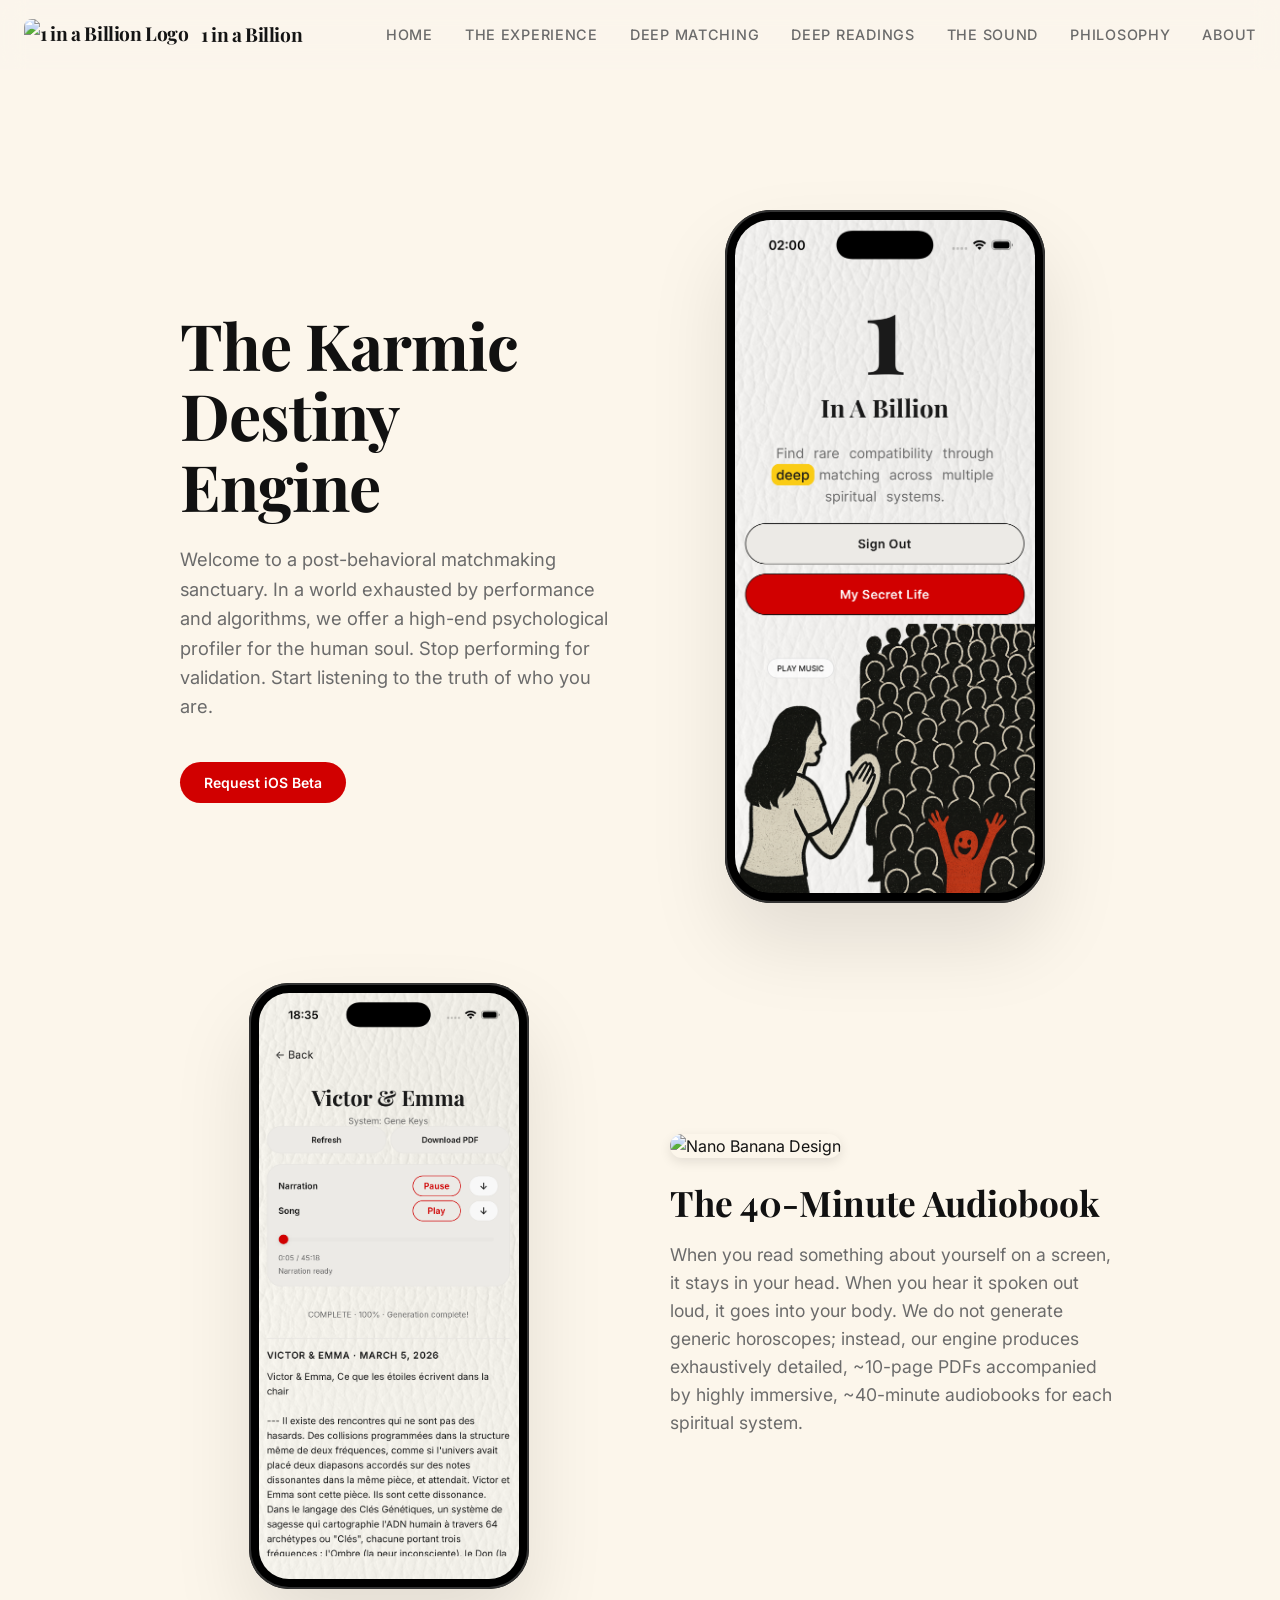
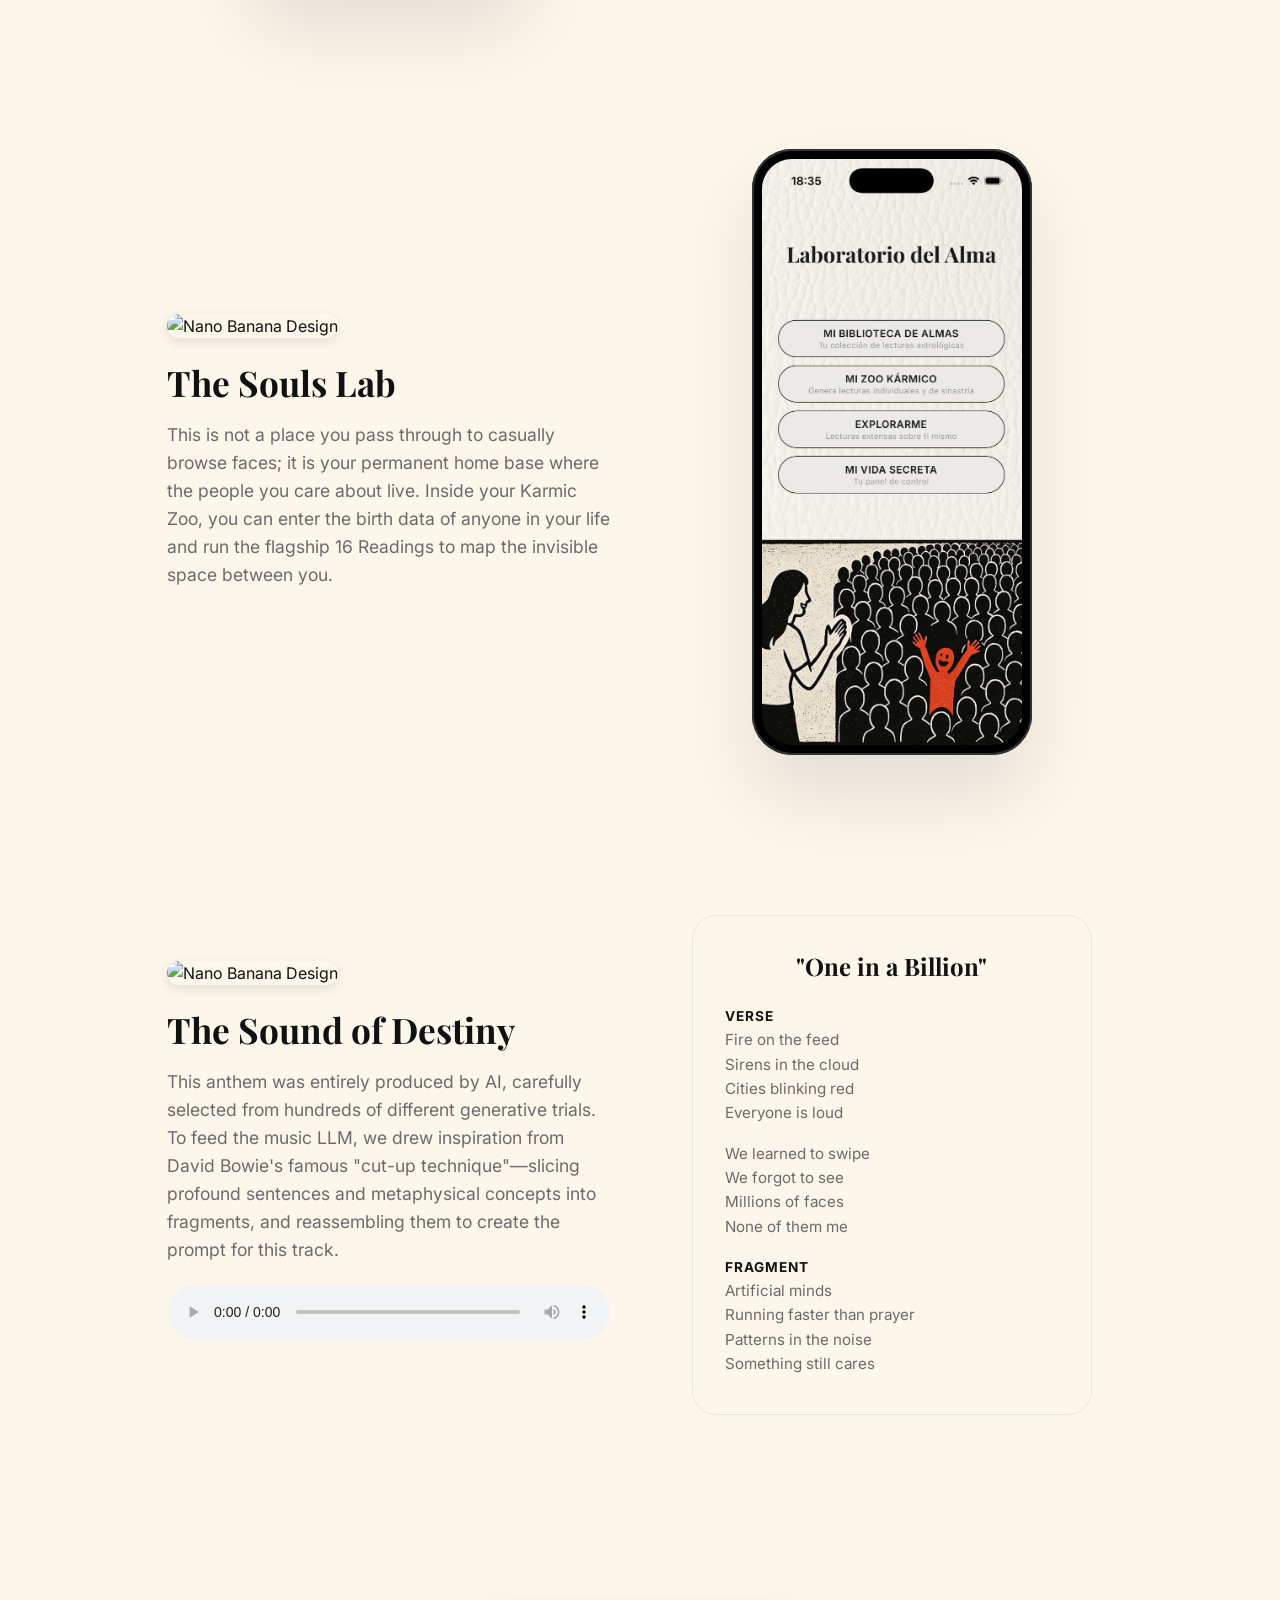
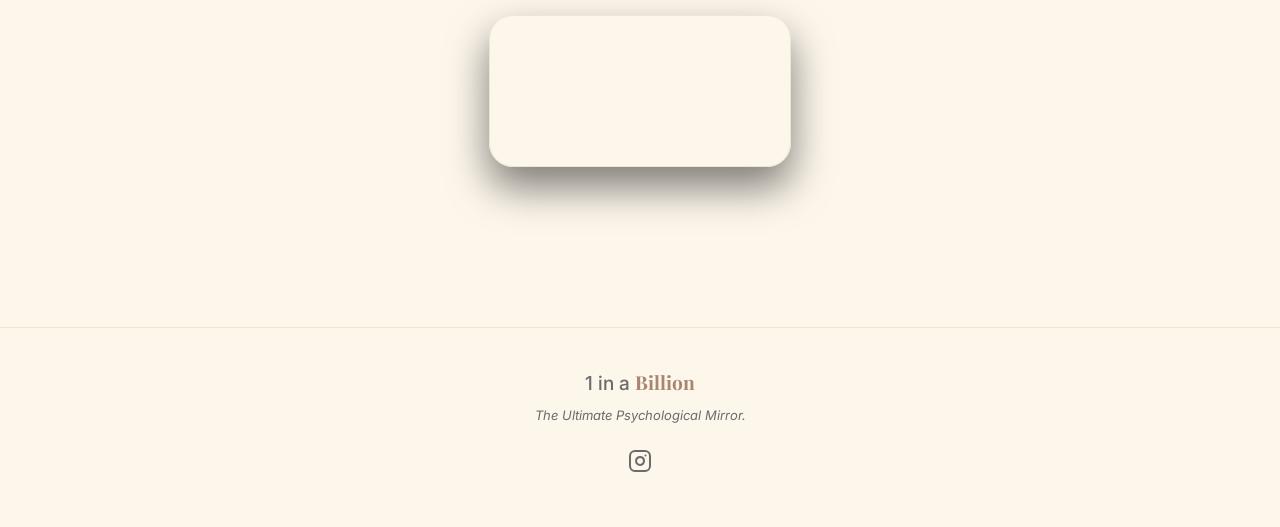
==== index.html @ 374fb8ba "Add The Experience page with live app mockups" ====
<!DOCTYPE html>
<html lang="en">

<head>
    <meta charset="UTF-8" />
    <meta name="viewport" content="width=device-width, initial-scale=1.0" />
    <title>1 in a Billion — The Ultimate Psychological Mirror</title>

    <link rel="preconnect" href="https://fonts.googleapis.com">
    <link rel="preconnect" href="https://fonts.gstatic.com" crossorigin>
    <link
        href="https://fonts.googleapis.com/css2?family=Playfair+Display:ital,wght@0,700;1,700&family=Inter:wght@400;500;600&display=swap"
        rel="stylesheet">

    <link rel="stylesheet" href="styles.css" />
    <link rel="icon" type="image/png" href="images/logo.png">
</head>

<body>

    <!-- Global Navigation -->
    <nav class="global-nav" id="globalNav">
        <a href="index.html" class="nav-brand">
            <img src="images/logo.png" alt="1 in a Billion Logo">
            1 in a Billion
        </a>
        <div class="nav-links">
            <a href="index.html" class="nav-link">Home</a>
            <a href="the-experience.html" class="nav-link">The Experience</a>
            <a href="deep-matching.html" class="nav-link">Deep Matching</a>
            <a href="deep-readings.html" class="nav-link">Deep Readings</a>
            <a href="the-sound.html" class="nav-link">The Sound</a>
            <a href="philosophy.html" class="nav-link">Philosophy</a>
            <a href="about.html" class="nav-link">About</a>
        </div>
    </nav>

    <!-- Hero Section with Device Mockup -->
    <header class="hero">
        <div class="hero-text fade-in-up">
            <h1>The Karmic Destiny Engine</h1>
            <p class="hero-subtitle">
                Welcome to a post-behavioral matchmaking sanctuary. In a world exhausted by performance and algorithms,
                we offer a high-end psychological profiler for the human soul. Stop performing for validation. Start
                listening to the truth of who you are.
            </p>
            <div class="hero-actions">
                <a href="mailto:beta@1inabillion.app?subject=Requesting%20iOS%20Beta" style="text-decoration: none;">
                    <button class="btn-primary nav-cta">Request iOS Beta</button>
                </a>
            </div>
        </div>

        <div class="hero-visual fade-in-up delay-1">
            <div class="phone-frame">
                <img src="images/01_hero_intro.png" alt="1 in a Billion App Home" class="screen-img">
            </div>
        </div>
    </header>

    <!-- Split Sections for Features -->
    <main class="content-sections">

        <!-- The Psyche Mirror -->
        <section class="split-section fade-in-up delay-2" style="margin-bottom: 80px;">
            <div class="split-visual">
                <div class="phone-frame small">
                    <img src="images/09_reading_playback.png" alt="The Audiobook of You" class="screen-img">
                </div>
            </div>
            <div class="split-text">
                <img src="images/logo.png" alt="Nano Banana Design"
                    style="width: 48px; height: 48px; border-radius: 12px; margin-bottom: 24px; box-shadow: 0 4px 12px rgba(0,0,0,0.1);">
                <h3 class="section-title">The 40-Minute Audiobook</h3>
                <p class="section-text">
                    When you read something about yourself on a screen, it stays in your head. When you hear it spoken
                    out loud, it goes into your body. We do not generate generic horoscopes; instead, our engine
                    produces exhaustively detailed, ~10-page PDFs accompanied by highly immersive, ~40-minute audiobooks
                    for each spiritual system.
                </p>
            </div>
        </section>

        <!-- The Souls Lab -->
        <section class="split-section reverse fade-in-up" style="margin-bottom: 80px;">
            <div class="split-visual">
                <div class="phone-frame small">
                    <img src="images/04_souls_lab.png" alt="The Souls Lab" class="screen-img">
                </div>
            </div>
            <div class="split-text">
                <img src="images/logo.png" alt="Nano Banana Design"
                    style="width: 48px; height: 48px; border-radius: 12px; margin-bottom: 24px; box-shadow: 0 4px 12px rgba(0,0,0,0.1);">
                <h3 class="section-title">The Souls Lab</h3>
                <p class="section-text">
                    This is not a place you pass through to casually browse faces; it is your permanent home base where
                    the people you care about live. Inside your Karmic Zoo, you can enter the birth data of anyone in
                    your life and run the flagship 16 Readings to map the invisible space between you.
                </p>
            </div>
        </section>

        <!-- The Music of 1 in a Billion (David Bowie Section) -->
        <section class="split-section fade-in-up" style="margin-bottom: 80px;">
            <div class="split-text" style="max-width: 600px;">
                <img src="images/logo.png" alt="Nano Banana Design"
                    style="width: 48px; height: 48px; border-radius: 12px; margin-bottom: 24px; box-shadow: 0 4px 12px rgba(0,0,0,0.1);">
                <h3 class="section-title">The Sound of Destiny</h3>
                <p class="section-text" style="margin-bottom: 20px;">
                    This anthem was entirely produced by AI, carefully selected from hundreds of different generative
                    trials. To feed the music LLM, we drew inspiration from David Bowie's famous "cut-up
                    technique"—slicing profound sentences and metaphysical concepts into fragments, and reassembling
                    them to create the prompt for this track.
                </p>
                <div class="audio-player-container">
                    <audio controls style="width: 100%; border-radius: 12px; margin-bottom: 24px;">
                        <source src="images/one_in_a_billion_new.mp3" type="audio/mpeg">
                        Your browser does not support the audio element.
                    </audio>
                </div>
            </div>
            <div class="split-visual lyrics-container" style="flex: 1;">
                <div class="lyrics-card"
                    style="background: var(--surface-bg); padding: 32px; border-radius: 24px; border: 1px solid var(--border-color);">
                    <h4>"One in a Billion"</h4>
                    <div class="lyrics-scroll">
                        <p><strong>Verse</strong><br>Fire on the feed<br>Sirens in the cloud<br>Cities blinking
                            red<br>Everyone is loud</p>
                        <p>We learned to swipe<br>We forgot to see<br>Millions of faces<br>None of them me</p>
                        <p><strong>Fragment</strong><br>Artificial minds<br>Running faster than prayer<br>Patterns in
                            the noise<br>Something still cares</p>
                        <p><strong>Verse</strong><br>Born at a second<br>Stamped in the sky<br>Longitude
                            breathing<br>Latitude crying</p>
                        <p>Ancient codes wake up<br>Inside the machine<br>Kabbalah circuits<br>Gene Keys in between</p>
                        <p><strong>Fragment</strong><br>Western night<br>Vedic sun<br>Human Design<br>We are not random
                        </p>
                        <p><strong>Core</strong><br>One in a billion<br>Not chance<br>Calculation meets soul<br>Silence
                            after the scan</p>
                        <p><strong>Verse</strong><br>No photos<br>No touch<br>No words to hide behind<br>Just the
                            architecture<br>Of who we are inside</p>
                        <p>The system waits<br>The world burns on<br>Two signals blinking<br>Before we are gone</p>
                        <p><strong>Fragment</strong><br>Superintelligence<br>Listening to stars<br>War in the
                            distance<br>Love without scars</p>
                        <p><strong>Final</strong><br>One in a billion<br>Found in the dark<br>Old wisdom<br>New
                            god<br>Same heart</p>
                        <p><strong>End</strong><br>If this is the end of the world<br>At least it knew our names</p>
                    </div>
                </div>
            </div>
        </section>

        <!-- Video Promotional Material -->
        <section class="fade-in-up" style="max-width: 320px; margin: 0 auto; text-align: center; padding: 40px 0 80px;">
            <div class="video-promo-container"
                style="border-radius: 24px; overflow: hidden; border: 1px solid var(--border-color); box-shadow: 0 20px 40px rgba(0,0,0,0.5);">
                <video autoplay loop muted playsinline style="width: 100%; height: auto; display: block;">
                    <source src="images/promo_video.mp4" type="video/mp4">
                    Your browser does not support HTML5 video.
                </video>
            </div>
        </section>

    </main>

    <footer class="footer fade-in-up">
        <div class="logo" style="margin-bottom: 8px;">1 in a <span
                style="font-family: 'Playfair Display', serif; font-weight: 700; color: #a9856f;">Billion</span></div>
        <p>The Ultimate Psychological Mirror.</p>
        <div class="social-links">
            <a href="https://instagram.com/1inabillion.app" target="_blank" aria-label="Instagram">
                <svg width="24" height="24" viewBox="0 0 24 24" fill="none" stroke="currentColor" stroke-width="2"
                    stroke-linecap="round" stroke-linejoin="round">
                    <rect x="2" y="2" width="20" height="20" rx="5" ry="5"></rect>
                    <path d="M16 11.37A4 4 0 1 1 12.63 8 4 4 0 0 1 16 11.37z"></path>
                    <line x1="17.5" y1="6.5" x2="17.51" y2="6.5"></line>
                </svg>
            </a>
        </div>
    </footer>

    <script src="script.js"></script>
</body>

</html>
---- styles.css ----
/* ─── Variables & Reset ─── */
:root {
  --bg-color: #fcf6eb;
  /* Soft, warm linoleum cream */
  --card-bg: #f9f2e4;
  --border-color: #f0e6cf;

  --text-main: #141414;
  --text-muted: #6b6b6b;
  --brand-red: #d10000;

  --font-serif: 'Playfair Display', serif;
  --font-sans: 'Inter', sans-serif;
  --glass-bg: rgba(251, 246, 237, 0.7);
  --glass-border: rgba(251, 246, 237, 0.3);
  --header-height: 70px;
}

* {
  margin: 0;
  padding: 0;
  box-sizing: border-box;
}

/* =========================================================================
   GLOBAL NAVIGATION
   ========================================================================= */
.global-nav {
  position: fixed;
  top: 0;
  left: 0;
  width: 100%;
  height: var(--header-height);
  background: var(--glass-bg);
  backdrop-filter: blur(12px);
  -webkit-backdrop-filter: blur(12px);
  border-bottom: 1px solid var(--glass-border);
  z-index: 1000;
  display: flex;
  justify-content: space-between;
  align-items: center;
  padding: 0 24px;
  transition: transform 0.3s ease;
}

.global-nav.scrolled-down {
  transform: translateY(-100%);
}

.nav-brand {
  display: flex;
  align-items: center;
  text-decoration: none;
  color: var(--text-dark);
  font-family: 'Playfair Display', serif;
  font-weight: 700;
  font-size: 1.2rem;
  letter-spacing: -0.02em;
}

.nav-brand img {
  height: 32px;
  margin-right: 12px;
  border-radius: 8px;
}

.nav-links {
  display: flex;
  gap: 32px;
  align-items: center;
}

.nav-link {
  color: var(--text-muted);
  text-decoration: none;
  font-size: 0.9rem;
  font-weight: 500;
  text-transform: uppercase;
  letter-spacing: 0.05em;
  transition: color 0.2s ease;
}

.nav-link:hover,
.nav-link.active {
  color: var(--primary-accent);
}

/* Base Layout */
body {
  background-color: var(--bg-color);
  color: var(--text-main);
  /* Kept original text-main */
  font-family: var(--font-sans);
  /* Kept original font-sans */
  line-height: 1.5;
  /* Added line-height */
  -webkit-font-smoothing: antialiased;
  padding-top: var(--header-height);
  /* Added padding-top */
  min-height: 100vh;
  /* Kept original min-height */
  display: flex;
  flex-direction: column;
}

/* ─── Navigation ─── */
.navbar {
  display: flex;
  justify-content: space-between;
  align-items: center;
  padding: 24px 5%;
  position: absolute;
  top: 0;
  width: 100%;
  z-index: 10;
}

.logo {
  font-family: var(--font-sans);
  font-weight: 500;
  font-size: 1.2rem;
  color: var(--text-muted);
}

.btn-primary {
  background: var(--brand-red);
  color: #fff;
  border: none;
  border-radius: 999px;
  padding: 12px 24px;
  font-size: 14px;
  font-weight: 600;
  font-family: var(--font-sans);
  cursor: pointer;
  transition: opacity 0.2s, transform 0.2s;
}

.btn-primary:hover {
  opacity: 0.9;
  transform: translateY(-1px);
}

.btn-primary.large {
  padding: 16px 36px;
  font-size: 16px;
}

/* ─── Hero Section ─── */
.hero {
  max-width: 1200px;
  margin: 0 auto;
  padding: 140px 5% 80px;
  display: flex;
  align-items: center;
  justify-content: space-between;
  gap: 60px;
}

.hero-text {
  flex: 1;
  max-width: 540px;
}

.hero h1 {
  font-family: var(--font-serif);
  font-size: clamp(2.5rem, 5vw, 4rem);
  font-weight: 700;
  color: #111;
  line-height: 1.1;
  letter-spacing: -1px;
  margin-bottom: 24px;
}

.hero-subtitle {
  font-family: var(--font-sans);
  color: var(--text-muted);
  font-size: 1.15rem;
  line-height: 1.6;
  margin-bottom: 40px;
}

.hero-visual {
  flex: 1;
  display: flex;
  justify-content: center;
}

/* ─── Phone Mockup Frame ─── */
.phone-frame {
  width: 320px;
  height: 693px;
  background: #000;
  border-radius: 46px;
  padding: 10px;
  position: relative;
  box-shadow: 0 40px 80px rgba(0, 0, 0, 0.1), inset 0 0 0 2px #333;
}

.phone-frame.small {
  width: 280px;
  height: 606px;
  border-radius: 40px;
}

.screen-img {
  width: 100%;
  height: 100%;
  border-radius: 36px;
  object-fit: cover;
  background-color: #fff;
}

.phone-frame.small .screen-img {
  border-radius: 30px;
}

.content-sections {
  max-width: 1200px;
  margin: 0 auto;
  padding: 0 5% 80px;
  display: flex;
  flex-direction: column;
  gap: 80px;
}

.container {
  max-width: 1200px;
  margin: 0 auto;
  padding: 0 5% 80px;
}

.split-section {
  display: flex;
  align-items: center;
  gap: 60px;
}

.split-section.reverse {
  flex-direction: row-reverse;
}

.split-visual {
  flex: 1;
  display: flex;
  justify-content: center;
}

.split-text {
  flex: 1;
  max-width: 500px;
}

.card-icon {
  width: 56px;
  height: 56px;
  border-radius: 16px;
  display: flex;
  align-items: center;
  justify-content: center;
  font-size: 28px;
  margin-bottom: 24px;
}

.section-title {
  font-family: var(--font-serif);
  font-size: 2.2rem;
  font-weight: 700;
  color: #111;
  margin-bottom: 16px;
  line-height: 1.2;
}

.section-text {
  font-size: 1.1rem;
  line-height: 1.6;
  color: var(--text-muted);
}

/* Uses Cases Card */
.section-card {
  background: var(--card-bg);
  border: 1px solid var(--border-color);
  border-radius: 32px;
  padding: 60px;
  text-align: center;
}

.features-grid {
  display: grid;
  grid-template-columns: repeat(3, 1fr);
  gap: 30px;
  margin-top: 40px;
}

.feature-item {
  text-align: center;
  background: var(--bg-color);
  padding: 30px 20px;
  border-radius: 20px;
  display: flex;
  flex-direction: column;
  align-items: center;
}

.list-icon {
  font-size: 32px;
  background: var(--card-bg);
  width: 64px;
  height: 64px;
  border-radius: 16px;
  display: flex;
  align-items: center;
  justify-content: center;
  margin-bottom: 16px;
}

.feature-item strong {
  display: block;
  font-family: var(--font-serif);
  font-size: 1.2rem;
  font-weight: 700;
  color: #111;
  margin-bottom: 8px;
}

.feature-item span {
  font-size: 0.95rem;
  color: var(--text-muted);
  line-height: 1.5;
}

/* ─── Footer ─── */
.footer {
  text-align: center;
  padding: 40px 20px;
  margin-top: auto;
  border-top: 1px solid var(--border-color);
}

.footer p {
  color: var(--text-muted);
  font-size: 13px;
  font-style: italic;
}

.social-links {
  margin-top: 16px;
  display: flex;
  justify-content: center;
}

.social-links a {
  display: inline-block;
  padding: 8px;
  /* enlarge click area */
}

.social-links a svg {
  color: var(--text-muted);
  transition: color 0.2s ease, transform 0.2s ease;
}

.social-links a:hover svg {
  color: #111;
  transform: translateY(-1px);
}

/* ─── Lyrics Card ─── */
.lyrics-container {
  display: flex;
  justify-content: center;
  align-items: center;
}

.lyrics-card {
  background: var(--card-bg);
  border: 1px solid var(--border-color);
  border-radius: 32px;
  padding: 40px;
  width: 100%;
  max-width: 400px;
  height: 500px;
  display: flex;
  flex-direction: column;
}

.lyrics-card h4 {
  font-family: var(--font-serif);
  font-size: 1.5rem;
  margin-bottom: 20px;
  color: #111;
  text-align: center;
}

.lyrics-scroll {
  flex: 1;
  overflow-y: auto;
  padding-right: 16px;
  font-family: var(--font-sans);
  color: var(--text-muted);
  font-size: 0.95rem;
  line-height: 1.6;
}

.lyrics-scroll p {
  margin-bottom: 16px;
}

.lyrics-scroll strong {
  color: var(--text-main);
  font-size: 0.85rem;
  text-transform: uppercase;
  letter-spacing: 1px;
}

.lyrics-scroll::-webkit-scrollbar {
  width: 6px;
}

.lyrics-scroll::-webkit-scrollbar-track {
  background: transparent;
}

.lyrics-scroll::-webkit-scrollbar-thumb {
  background: #d6cfbf;
  border-radius: 10px;
}

/* ─── Animations ─── */
.fade-in-up {
  opacity: 0;
  transform: translateY(20px);
  transition: opacity 0.8s ease, transform 0.8s ease;
}

.fade-in-up.visible {
  opacity: 1;
  transform: translateY(0);
}

.delay-1 {
  transition-delay: 0.15s;
}

.delay-2 {
  transition-delay: 0.3s;
}

/* ─── Responsive ─── */
@media (max-width: 900px) {

  .hero,
  .split-section {
    flex-direction: column;
    text-align: center;
    gap: 40px;
  }

  .hero-text,
  .split-text {
    margin: 0 auto;
  }

  .split-section.reverse {
    flex-direction: column;
  }

  .card-icon {
    margin: 0 auto 24px;
  }

  .features-grid {
    grid-template-columns: 1fr;
    gap: 20px;
  }
}

/* =========================================================================
   APP EXPERIENCE LIVE MOCKUPS
   ========================================================================= */

.app-device-frame {
  width: 393px;
  background: linear-gradient(rgba(252, 248, 235, 0.7), rgba(252, 248, 235, 0.7)), url('images/white-leather-texture.jpg');
  background-size: cover;
  border: 12px solid #111;
  border-radius: 54px;
  overflow: hidden;
  position: relative;
  box-shadow: 0 40px 80px rgba(0, 0, 0, 0.2), inset 0 0 0 2px #333;
  height: 852px;
  display: flex;
  flex-direction: column;
  margin: 0 auto;
  transform: scale(0.85); /* Scale down slightly to fit standard laptop screens better */
  transform-origin: top center;
}

@media (max-width: 900px) {
    .app-device-frame {
        transform: scale(0.75);
    }
}

.app-device-frame * {
  box-sizing: border-box;
}

.app-status-bar {
  height: 54px;
  display: flex;
  justify-content: space-between;
  align-items: flex-end;
  padding: 0 32px 14px;
  font-size: 15px;
  font-weight: 600;
  color: #1A1A1A;
  z-index: 10;
}

.app-island {
  position: absolute;
  top: 11px;
  left: 50%;
  transform: translateX(-50%);
  width: 125px;
  height: 37px;
  background: #000;
  border-radius: 20px;
  z-index: 20;
}

.app-content {
  flex: 1;
  overflow-y: hidden;
  padding: 16px;
  display: flex;
  flex-direction: column;
}

/* Gallery Component */
.app-gallery-header {
  text-align: center;
  padding: 8px 16px 16px;
  position: relative;
}
.app-gallery-header h1 {
  margin: 0;
  font-size: 24px;
  font-weight: 700;
  font-family: var(--font-serif);
  color: #1A1A1A;
  letter-spacing: 0.5px;
}
.app-gallery-grid {
  display: grid;
  grid-template-columns: repeat(3, 1fr);
  gap: 12px;
  overflow-y: auto;
  padding-bottom: 24px;
}
.app-gallery-grid::-webkit-scrollbar { display: none; }
.app-gallery-item {
  display: flex;
  flex-direction: column;
  align-items: center;
  gap: 8px;
}
.app-image-container {
  width: 100%;
  aspect-ratio: 1;
  border-radius: 16px;
  overflow: hidden;
  background-color: #ECEAE6;
  border: 1px solid rgba(30, 25, 20, 0.05);
  box-shadow: 0 4px 12px rgba(17, 17, 17, 0.05);
}
.app-image-container img {
  width: 100%;
  height: 100%;
  object-fit: cover;
  display: block;
}
.app-signs {
  font-size: 14px;
  font-weight: 600;
  color: #000;
  letter-spacing: 1px;
  text-align: center;
}

/* Match Component */
.app-match-content {
  flex: 1;
  padding: 24px;
  display: flex;
  flex-direction: column;
  align-items: center;
  justify-content: center;
  text-align: center;
}
.app-portraits-container {
  position: relative;
  width: 240px;
  height: 240px;
  margin-bottom: 48px;
}
.app-portrait {
  position: absolute;
  width: 160px;
  height: 160px;
  border-radius: 80px;
  overflow: hidden;
  border: 4px solid #ECEAE6;
  box-shadow: 0 20px 40px rgba(17, 17, 17, 0.15);
}
.app-portrait img { width: 100%; height: 100%; object-fit: cover; }
.app-portrait-left { left: 0; top: 0; z-index: 2; }
.app-portrait-right { right: 0; bottom: 0; z-index: 1; }
.app-connection-graphic {
  position: absolute;
  left: 50%;
  top: 50%;
  transform: translate(-50%, -50%);
  width: 64px;
  height: 64px;
  background: rgba(252, 248, 235, 0.9);
  backdrop-filter: blur(10px);
  border-radius: 32px;
  z-index: 3;
  display: flex;
  align-items: center;
  justify-content: center;
  color: var(--brand-red);
  font-size: 32px;
  box-shadow: 0 8px 24px rgba(0, 0, 0, 0.1);
  border: 1px solid rgba(209, 0, 0, 0.1);
}
.app-match-h1 {
  font-family: var(--font-serif);
  font-weight: 700;
  color: var(--brand-red);
  font-size: 42px;
  margin: 0 0 24px 0;
  line-height: 1.2;
}

/* Chat Component */
.app-chat-header {
  display: flex;
  align-items: center;
  padding: 16px 20px 20px;
  border-bottom: 1px solid rgba(0, 0, 0, 0.05);
  background: rgba(252, 248, 235, 0.8);
  backdrop-filter: blur(20px);
  z-index: 10;
}
.app-chat-avatar {
  width: 44px;
  height: 44px;
  border-radius: 22px;
  overflow: hidden;
  margin-right: 12px;
  border: 2px solid #ECEAE6;
}
.app-chat-avatar img { width: 100%; height: 100%; object-fit: cover; }
.app-chat-content {
  flex: 1;
  padding: 24px 20px;
  overflow-y: auto;
  display: flex;
  flex-direction: column;
  gap: 20px;
}
.app-chat-content::-webkit-scrollbar { display: none; }
.app-msg-row { display: flex; align-items: flex-end; gap: 10px; }
.app-msg-row.sent { flex-direction: row-reverse; }
.app-msg-avatar { width: 32px; height: 32px; border-radius: 16px; overflow: hidden; flex-shrink: 0; }
.app-msg-avatar img { width: 100%; height: 100%; object-fit: cover; }
.app-bubble {
  max-width: 70%;
  padding: 14px 18px;
  font-size: 15px;
  line-height: 1.4;
  border-radius: 24px;
  color: #1A1A1A;
}
.app-bubble.received {
  background-color: #FFFFFF;
  border-bottom-left-radius: 4px;
  box-shadow: 0 4px 12px rgba(17, 17, 17, 0.03);
  border: 1px solid rgba(30, 25, 20, 0.05);
}
.app-bubble.sent {
  background-color: #ECEAE6;
  border-bottom-right-radius: 4px;
  border: 1px solid rgba(30, 25, 20, 0.05);
}
.app-input-area {
  padding: 16px 20px 40px;
  background: rgba(252, 248, 235, 0.9);
  backdrop-filter: blur(20px);
  border-top: 1px solid rgba(0, 0, 0, 0.05);
  display: flex;
  align-items: center;
  gap: 12px;
}
.app-input-box {
  flex: 1;
  height: 44px;
  background-color: #ECEAE6;
  border-radius: 22px;
  padding: 0 16px;
  display: flex;
  align-items: center;
  font-size: 15px;
  color: #6B6B6B;
  border: 1px solid rgba(26, 26, 26, 0.15);
}
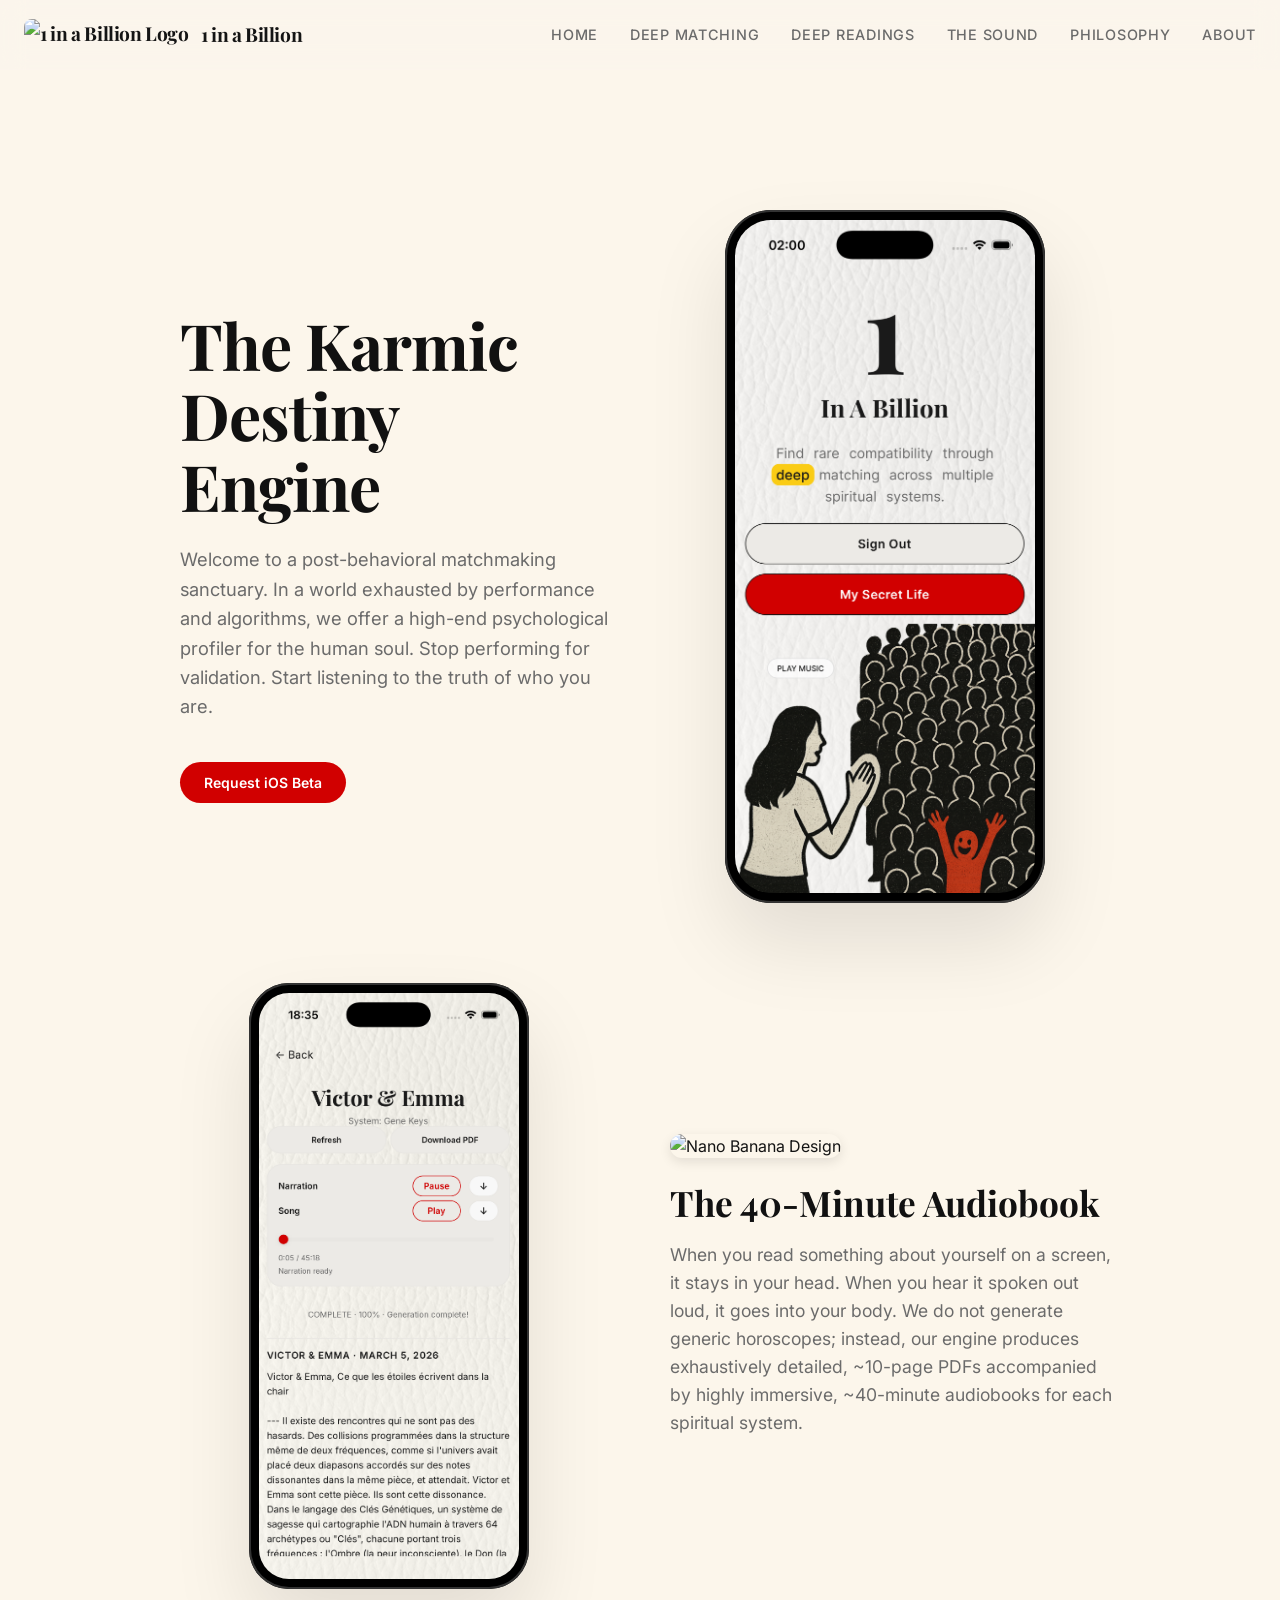
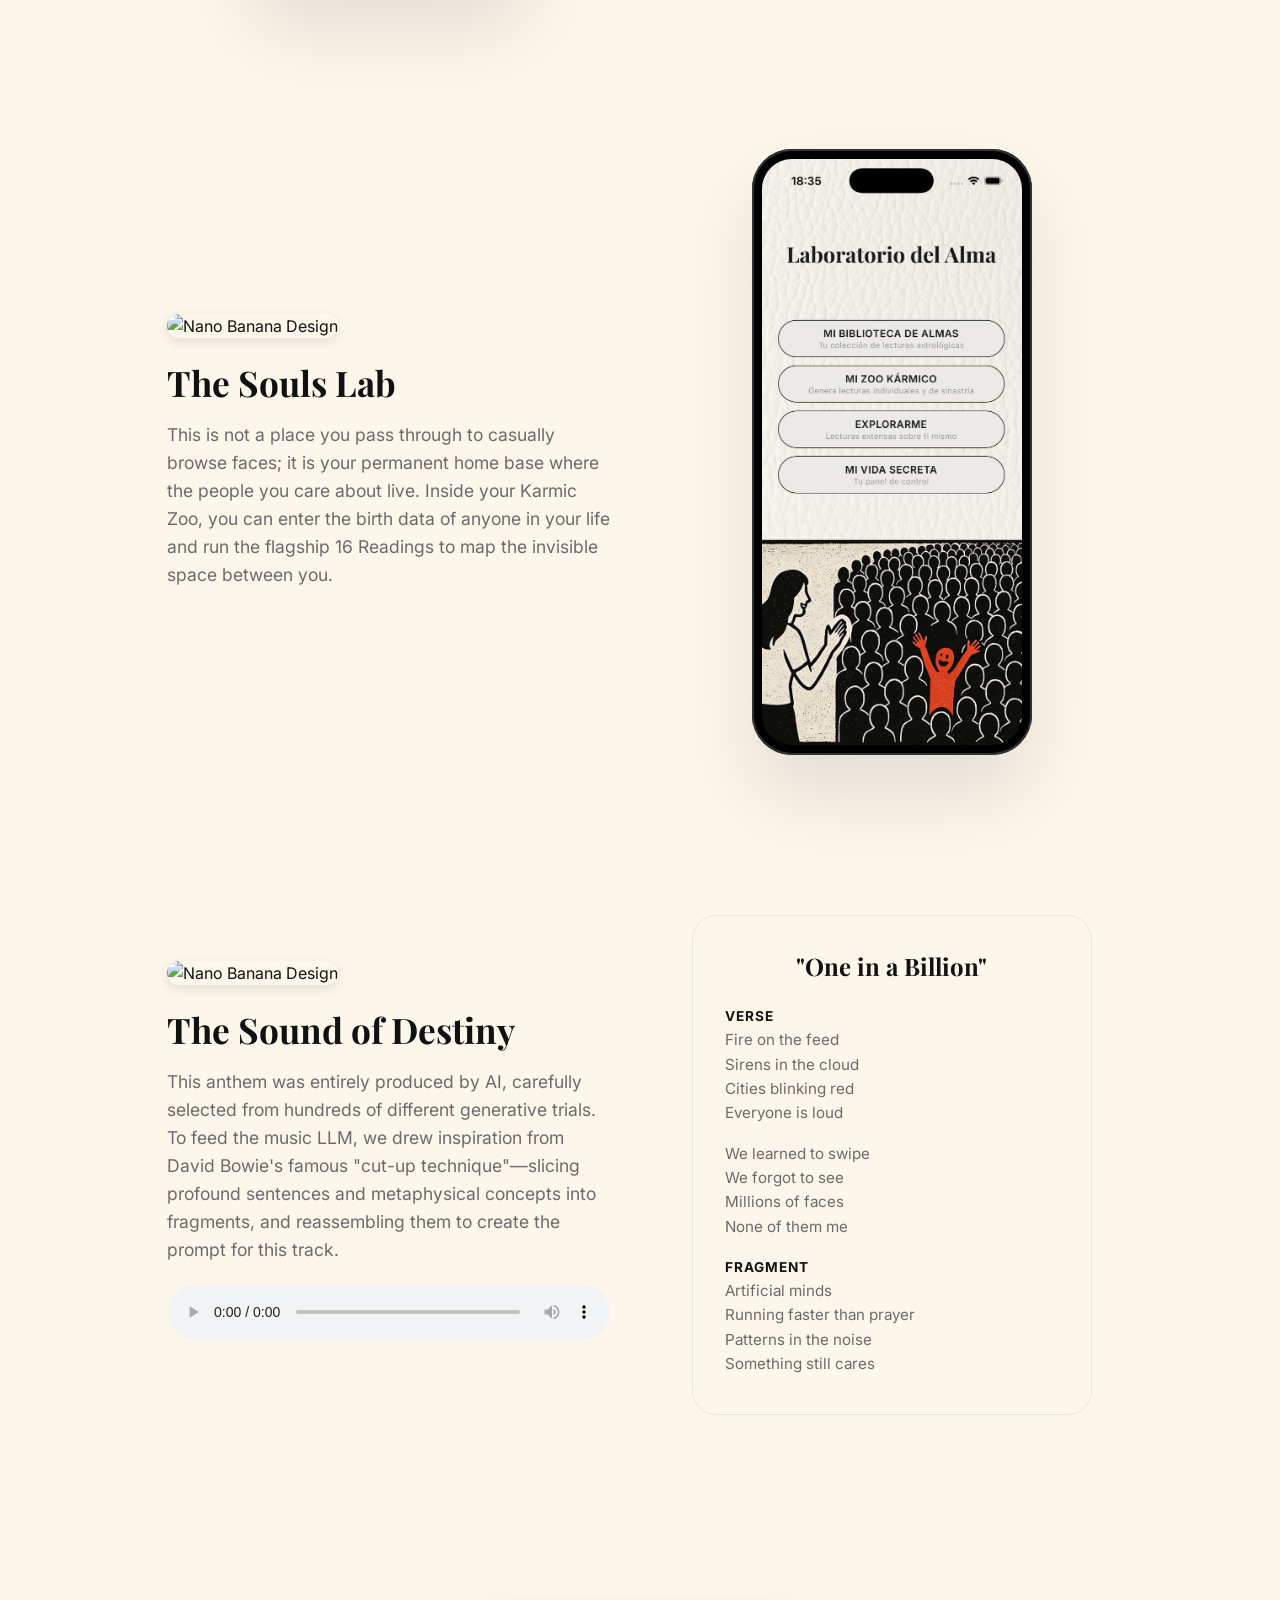
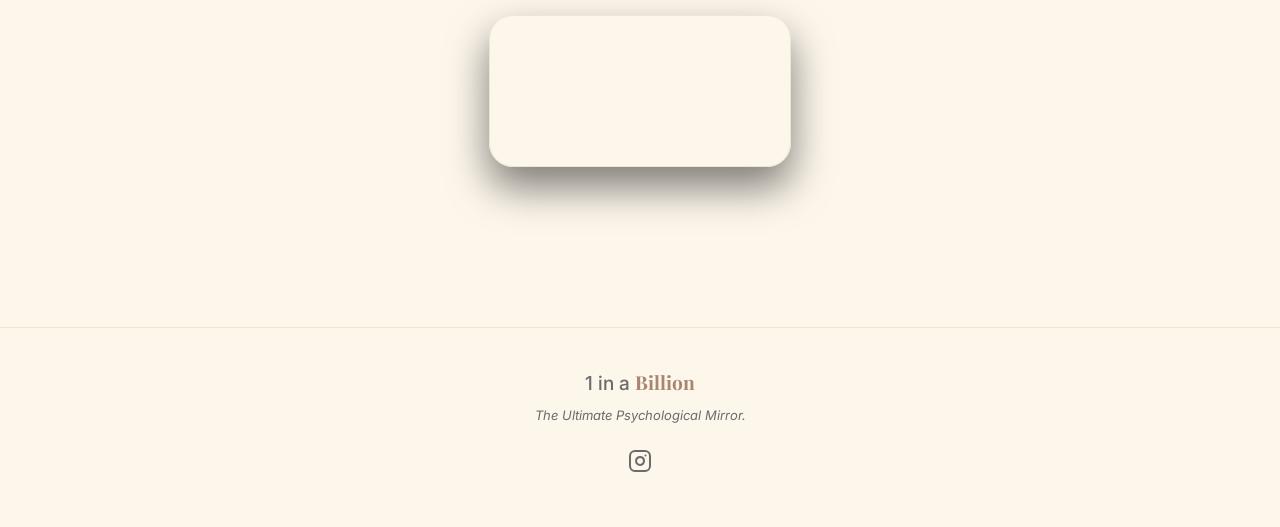
==== commit 8427a012: "Merge App Experience mockups into deep-matching.html and remove standalone page" ====
--- a/index.html
+++ b/index.html
@@ -26,7 +26,6 @@
         </a>
         <div class="nav-links">
             <a href="index.html" class="nav-link">Home</a>
-            <a href="the-experience.html" class="nav-link">The Experience</a>
             <a href="deep-matching.html" class="nav-link">Deep Matching</a>
             <a href="deep-readings.html" class="nav-link">Deep Readings</a>
             <a href="the-sound.html" class="nav-link">The Sound</a>
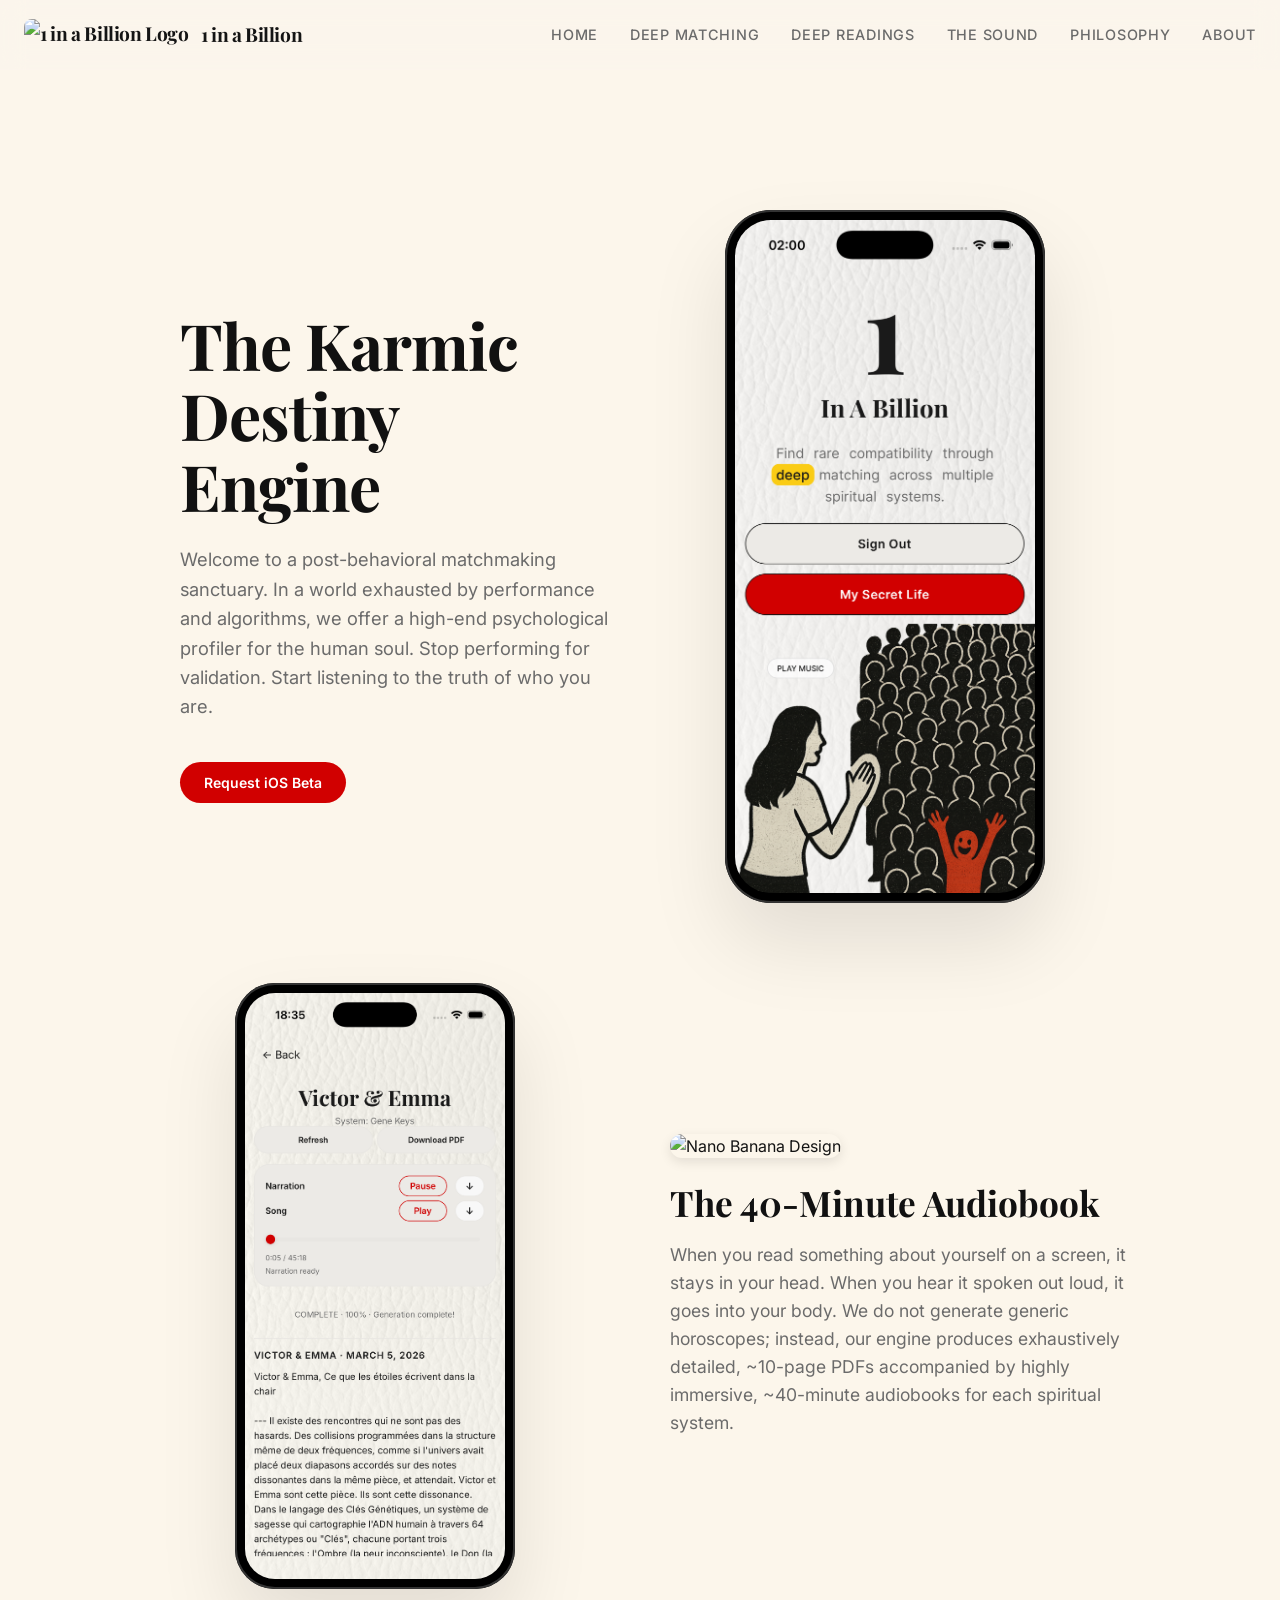
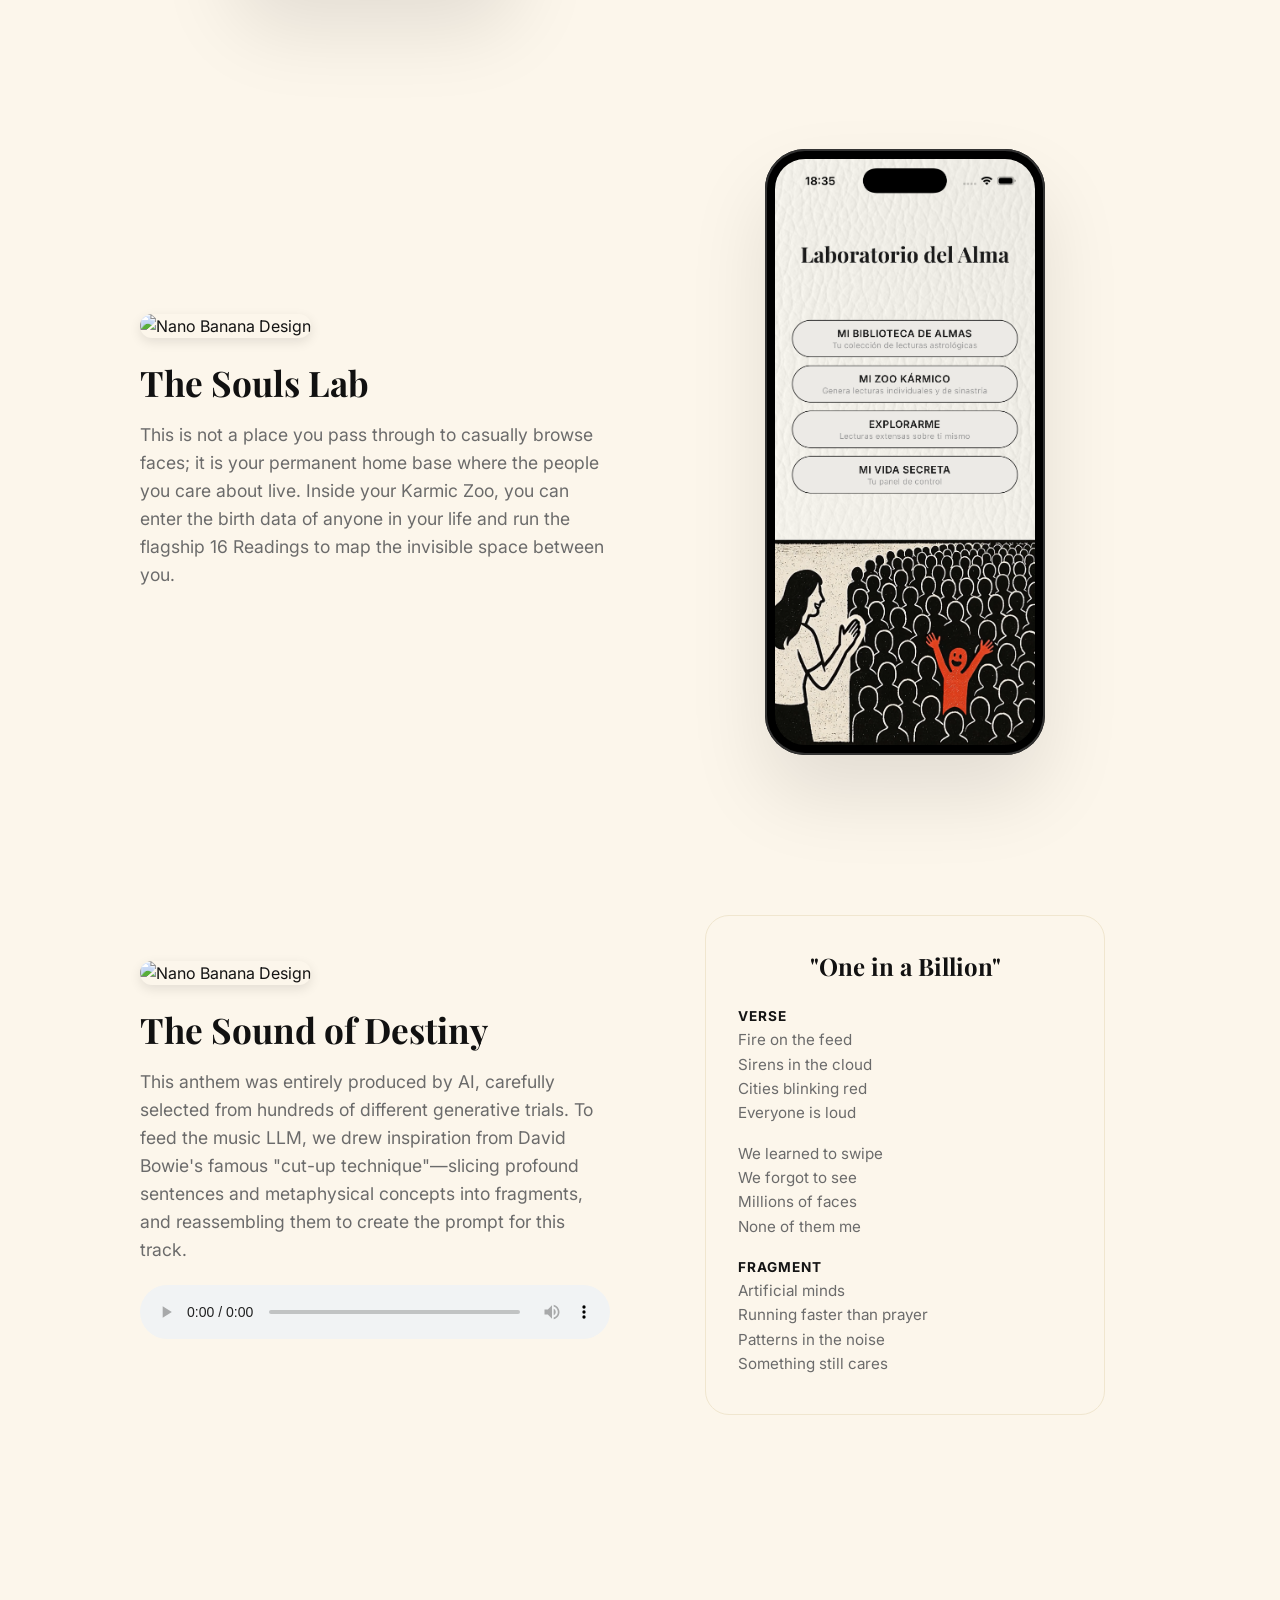
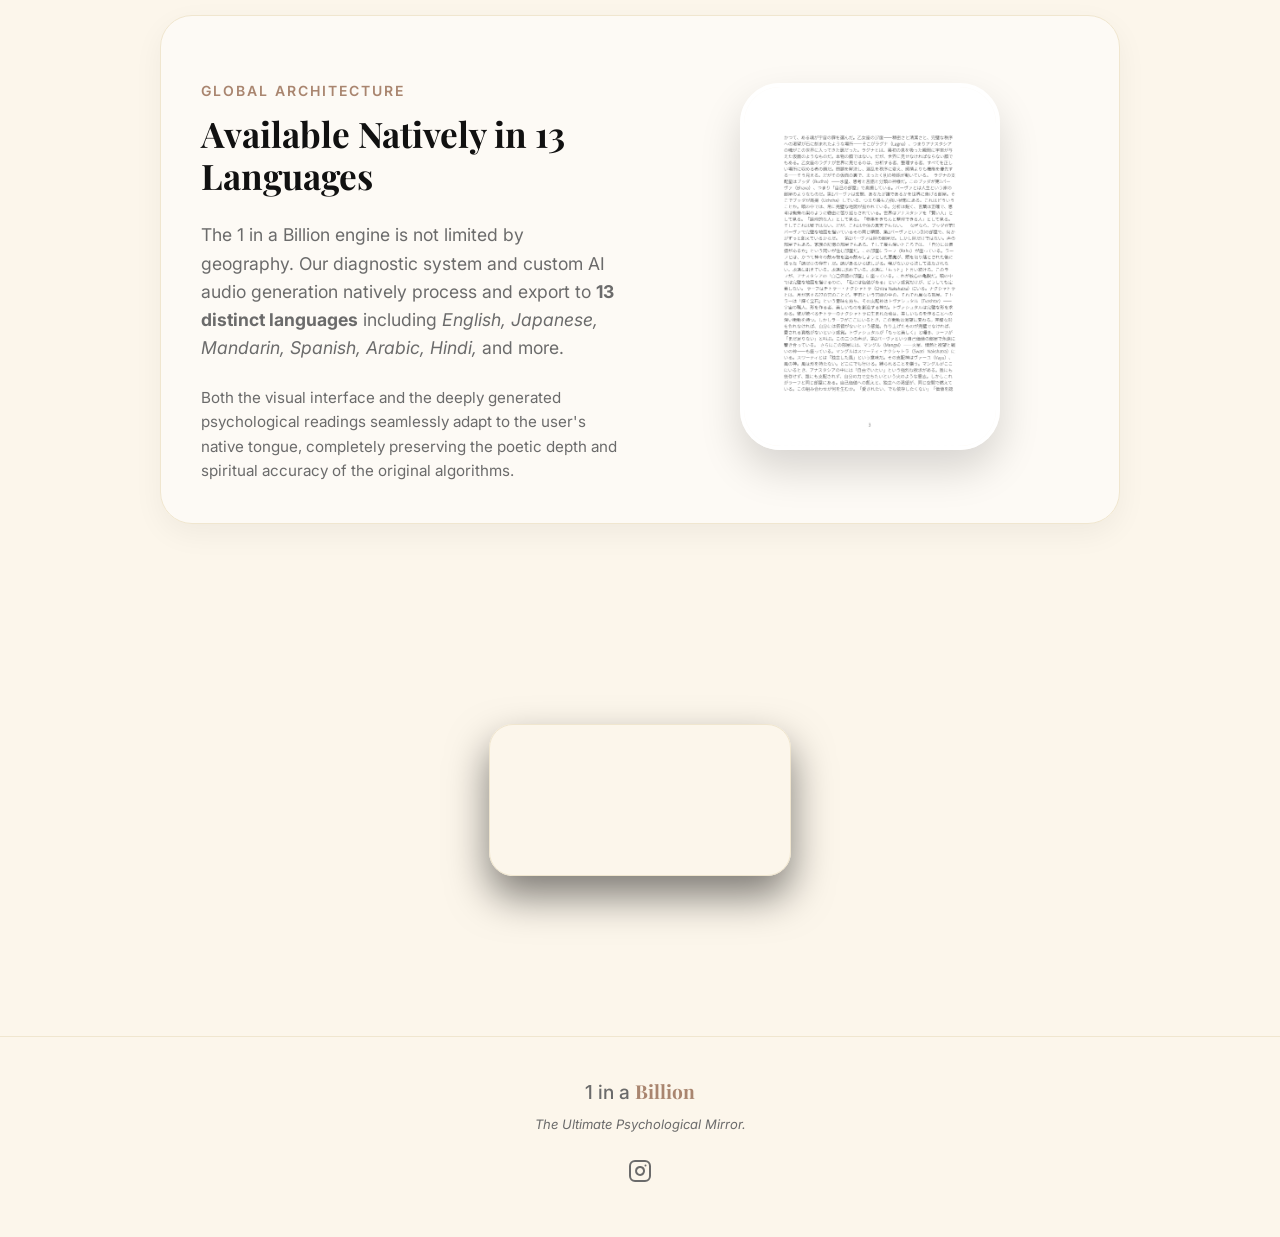
==== commit fb08493b: "Add Multilingual Architecture section to homepage with Japanese reading screenshot" ====
--- a/index.html
+++ b/index.html
@@ -147,6 +147,38 @@
                 </div>
             </div>
         </section>
+        <!-- Multilingual Promo -->
+        <section class="fade-in-up" style="max-width: 1000px; margin: 0 auto; padding: 40px 20px 80px;">
+            <div
+                style="background: rgba(255, 255, 255, 0.5); padding: 40px; border-radius: 32px; border: 1px solid var(--border-color); box-shadow: 0 10px 30px rgba(0,0,0,0.05); display: flex; flex-wrap: wrap; align-items: center; gap: 40px;">
+
+                <div style="flex: 1; min-width: 280px;">
+                    <br>
+                    <div
+                        style="font-size: 14px; font-weight: 600; color: #a9856f; letter-spacing: 2px; text-transform: uppercase; margin-bottom: 12px;">
+                        Global Architecture</div>
+                    <h2 class="section-title" style="font-size: 2.2rem; margin-bottom: 24px;">Available Natively in 13
+                        Languages</h2>
+                    <p class="section-text" style="margin-bottom: 24px;">
+                        The 1 in a Billion engine is not limited by geography. Our diagnostic system and custom AI audio
+                        generation natively process and export to <strong>13 distinct languages</strong> including <span
+                            style="font-style: italic;">English, Japanese, Mandarin, Spanish, Arabic, Hindi,</span> and
+                        more.
+                    </p>
+                    <p class="section-text" style="color: var(--text-muted); font-size: 0.95rem;">
+                        Both the visual interface and the deeply generated psychological readings seamlessly adapt to
+                        the user's native tongue, completely preserving the poetic depth and spiritual accuracy of the
+                        original algorithms.
+                    </p>
+                </div>
+
+                <div style="flex: 1; min-width: 280px; text-align: center;">
+                    <img src="images/app_ja_reading.png" alt="Japanese App Reading"
+                        style="max-width: 100%; width: 260px; border-radius: 40px; border: 4px solid #fff; box-shadow: 0 20px 40px rgba(0,0,0,0.15);">
+                </div>
+
+            </div>
+        </section>
 
         <!-- Video Promotional Material -->
         <section class="fade-in-up" style="max-width: 320px; margin: 0 auto; text-align: center; padding: 40px 0 80px;">
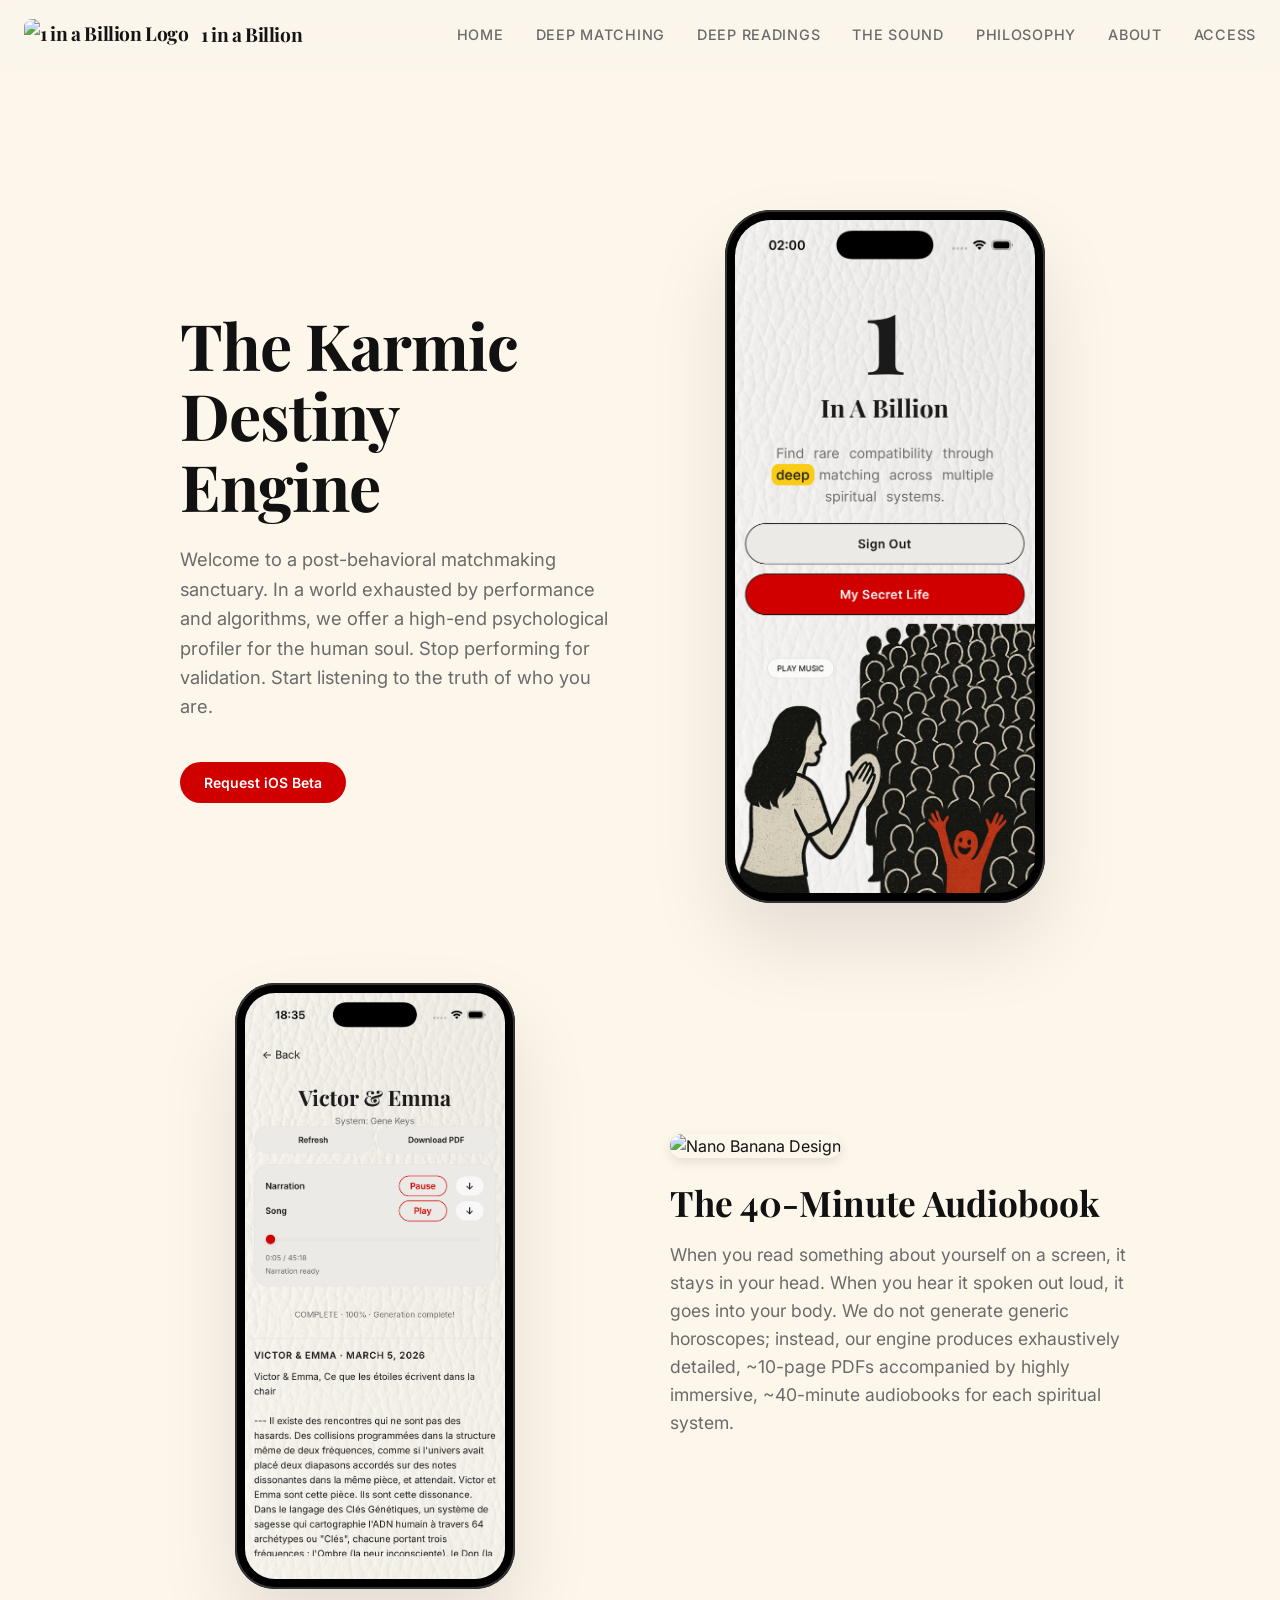
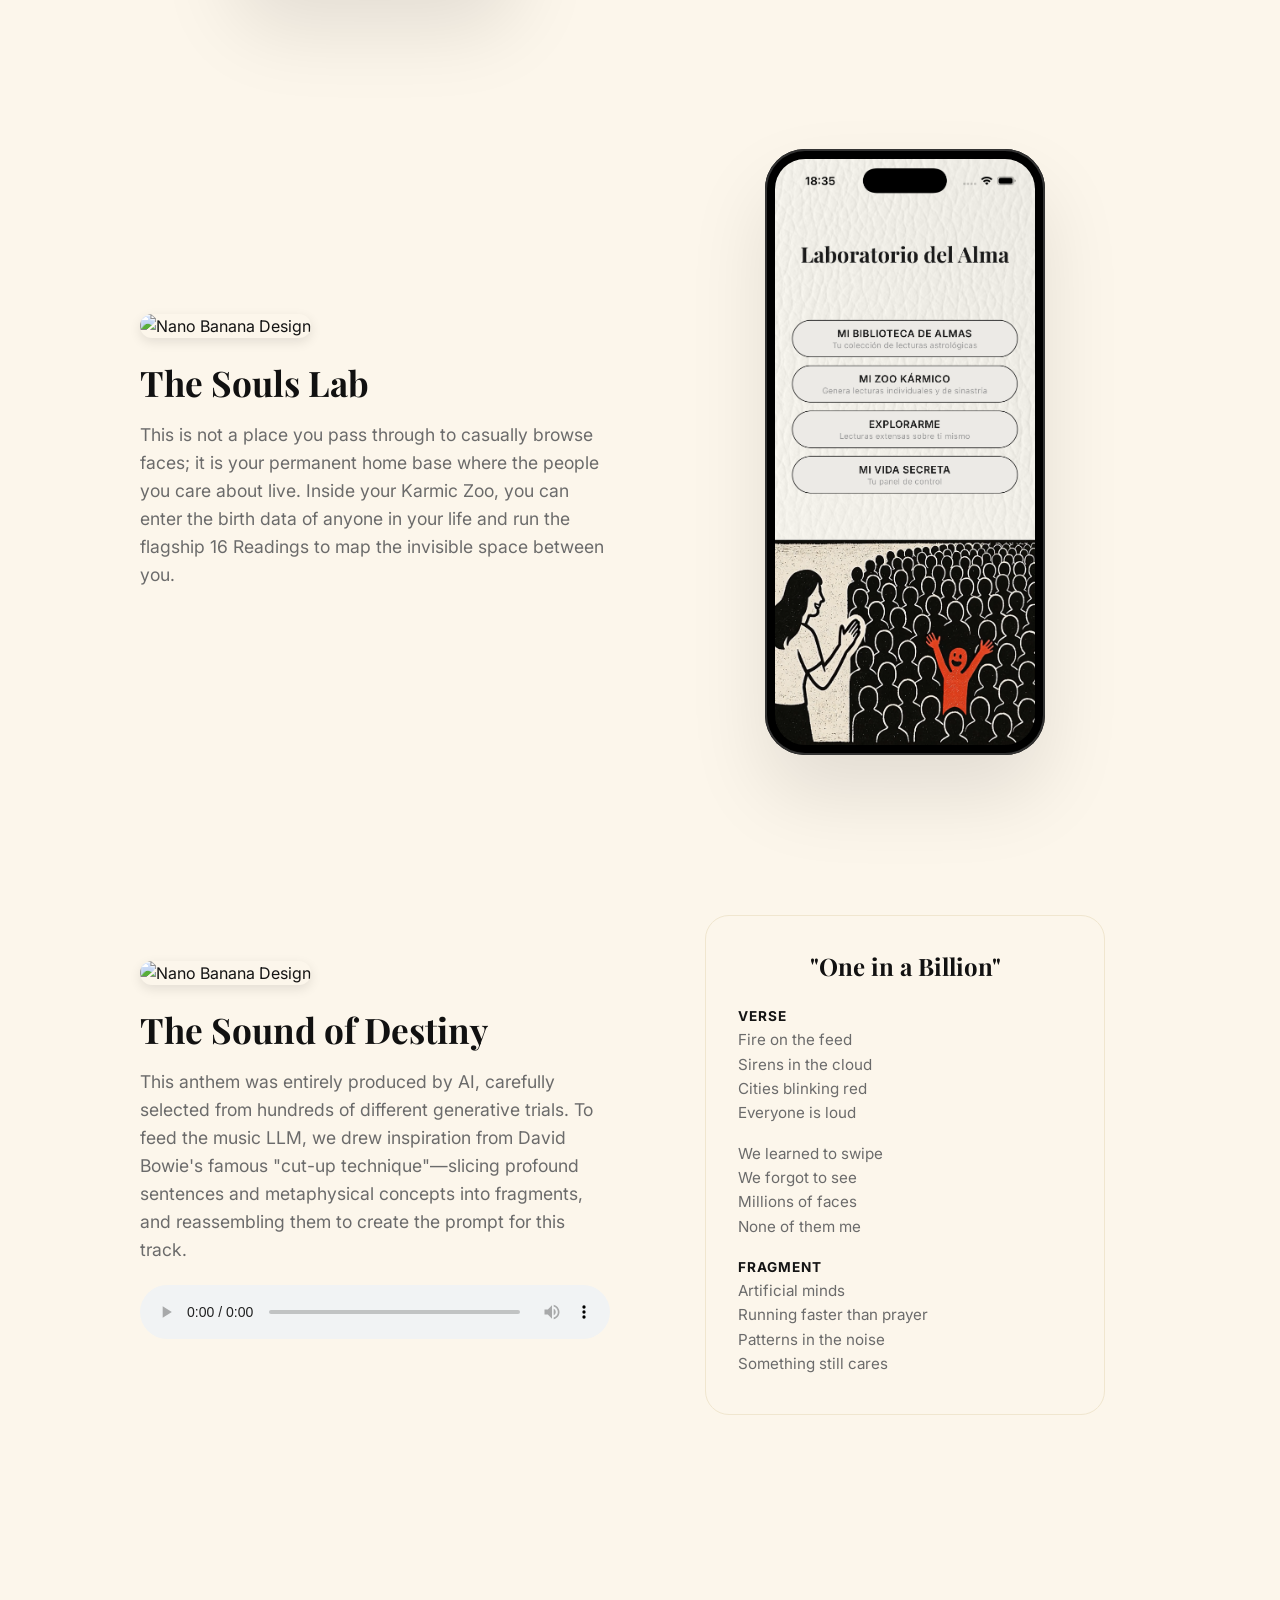
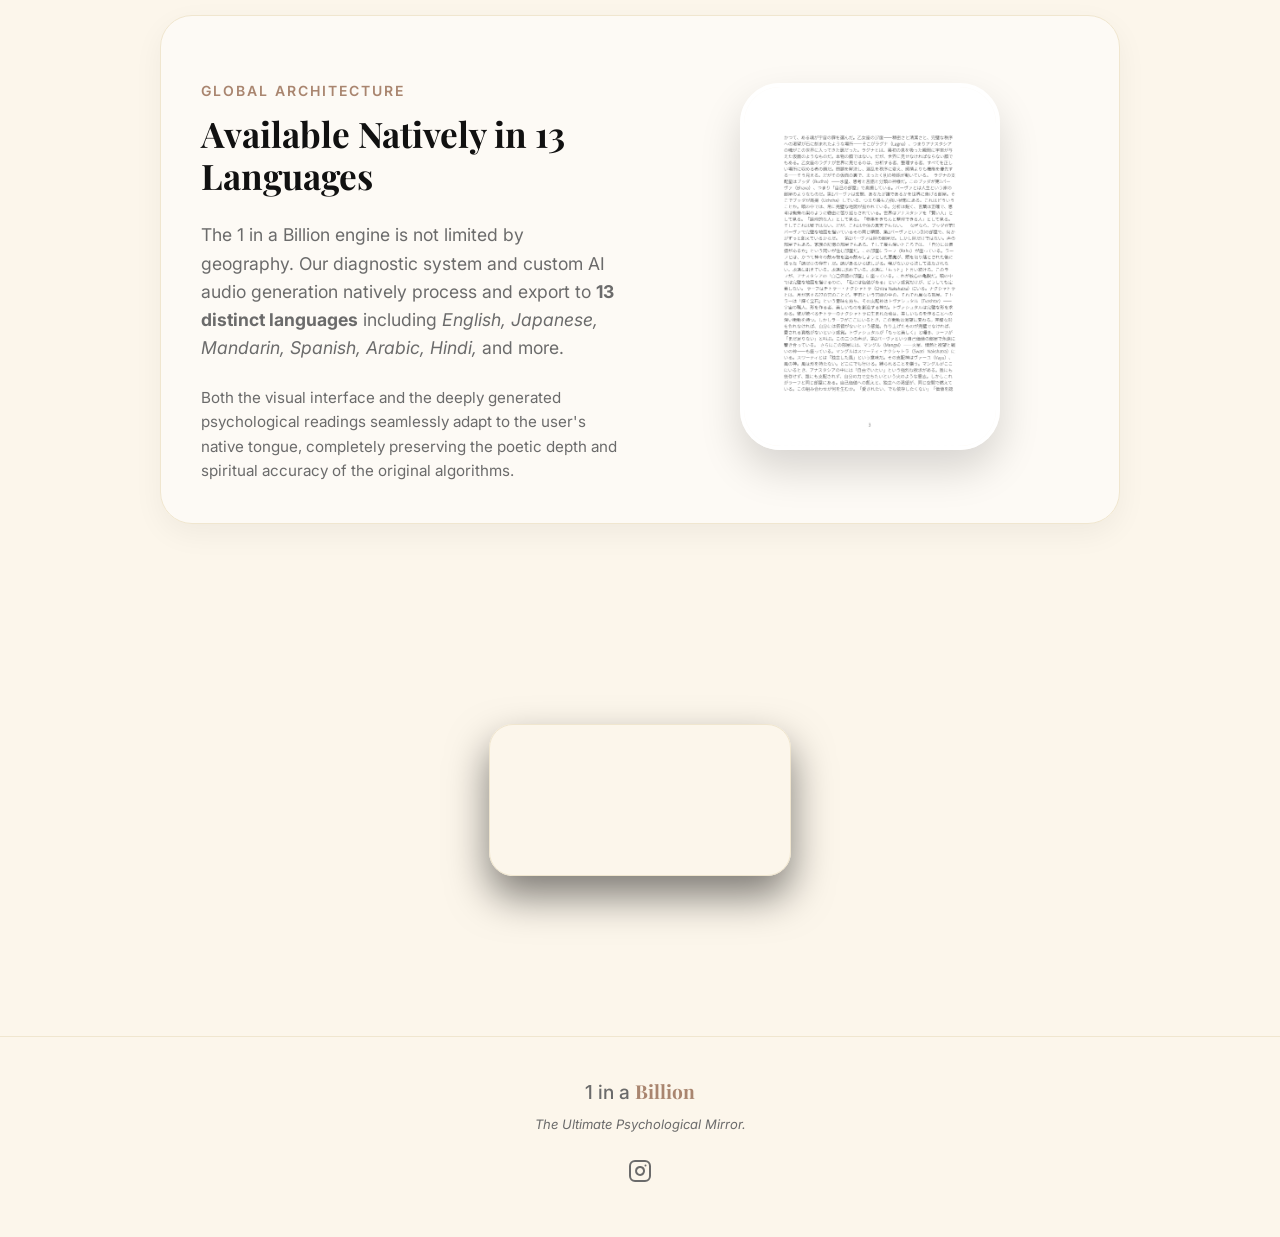
==== commit d08fb614: "Add Access and Tiers logic to explain free vs paid" ====
--- a/index.html
+++ b/index.html
@@ -24,13 +24,19 @@
             <img src="images/logo.png" alt="1 in a Billion Logo">
             1 in a Billion
         </a>
-        <div class="nav-links">
+                <button class="hamburger" id="hamburger" aria-label="Menu">
+            <span class="bar"></span>
+            <span class="bar"></span>
+            <span class="bar"></span>
+        </button>
+        <div class="nav-links" id="navLinks">
             <a href="index.html" class="nav-link">Home</a>
             <a href="deep-matching.html" class="nav-link">Deep Matching</a>
             <a href="deep-readings.html" class="nav-link">Deep Readings</a>
             <a href="the-sound.html" class="nav-link">The Sound</a>
             <a href="philosophy.html" class="nav-link">Philosophy</a>
             <a href="about.html" class="nav-link">About</a>
+            <a href="tiers.html" class="nav-link">Access</a>
         </div>
     </nav>
 
--- a/styles.css
+++ b/styles.css
@@ -85,6 +85,67 @@
   color: var(--primary-accent);
 }
 
+/* ─── Hamburger Menu (Mobile) ─── */
+.hamburger {
+  display: none;
+  cursor: pointer;
+  border: none;
+  background: transparent;
+  padding: 8px;
+  z-index: 1001;
+  /* Above the nav links */
+}
+
+.hamburger .bar {
+  display: block;
+  width: 25px;
+  height: 2px;
+  margin: 5px auto;
+  transition: all 0.3s ease-in-out;
+  background-color: var(--text-main);
+  border-radius: 2px;
+}
+
+@media (max-width: 768px) {
+  .hamburger {
+    display: block;
+  }
+
+  .nav-links {
+    position: fixed;
+    top: 0;
+    right: -100%;
+    width: 250px;
+    height: 100vh;
+    background: var(--card-bg);
+    /* Opaque background for mobile menu */
+    flex-direction: column;
+    align-items: flex-start;
+    padding: 100px 40px 40px;
+    gap: 24px;
+    transition: right 0.3s ease;
+    box-shadow: -5px 0 15px rgba(0, 0, 0, 0.05);
+    border-left: 1px solid var(--border-color);
+  }
+
+  .nav-links.active {
+    right: 0;
+  }
+
+  /* Hamburger Animation */
+  .hamburger.active .bar:nth-child(2) {
+    opacity: 0;
+  }
+
+  .hamburger.active .bar:nth-child(1) {
+    transform: translateY(7px) rotate(45deg);
+  }
+
+  .hamburger.active .bar:nth-child(3) {
+    transform: translateY(-7px) rotate(-45deg);
+  }
+}
+
 /* Base Layout */
 body {
   background-color: var(--bg-color);
@@ -492,14 +553,15 @@
   display: flex;
   flex-direction: column;
   margin: 0 auto;
-  transform: scale(0.85); /* Scale down slightly to fit standard laptop screens better */
+  transform: scale(0.85);
+  /* Scale down slightly to fit standard laptop screens better */
   transform-origin: top center;
 }
 
 @media (max-width: 900px) {
-    .app-device-frame {
-        transform: scale(0.75);
-    }
+  .app-device-frame {
+    transform: scale(0.75);
+  }
 }
 
 .app-device-frame * {
@@ -544,6 +606,7 @@
   padding: 8px 16px 16px;
   position: relative;
 }
+
 .app-gallery-header h1 {
   margin: 0;
   font-size: 24px;
@@ -552,6 +615,7 @@
   color: #1A1A1A;
   letter-spacing: 0.5px;
 }
+
 .app-gallery-grid {
   display: grid;
   grid-template-columns: repeat(3, 1fr);
@@ -559,13 +623,18 @@
   overflow-y: auto;
   padding-bottom: 24px;
 }
-.app-gallery-grid::-webkit-scrollbar { display: none; }
+
+.app-gallery-grid::-webkit-scrollbar {
+  display: none;
+}
+
 .app-gallery-item {
   display: flex;
   flex-direction: column;
   align-items: center;
   gap: 8px;
 }
+
 .app-image-container {
   width: 100%;
   aspect-ratio: 1;
@@ -575,12 +644,14 @@
   border: 1px solid rgba(30, 25, 20, 0.05);
   box-shadow: 0 4px 12px rgba(17, 17, 17, 0.05);
 }
+
 .app-image-container img {
   width: 100%;
   height: 100%;
   object-fit: cover;
   display: block;
 }
+
 .app-signs {
   font-size: 14px;
   font-weight: 600;
@@ -599,12 +670,14 @@
   justify-content: center;
   text-align: center;
 }
+
 .app-portraits-container {
   position: relative;
   width: 240px;
   height: 240px;
   margin-bottom: 48px;
 }
+
 .app-portrait {
   position: absolute;
   width: 160px;
@@ -614,9 +687,25 @@
   border: 4px solid #ECEAE6;
   box-shadow: 0 20px 40px rgba(17, 17, 17, 0.15);
 }
-.app-portrait img { width: 100%; height: 100%; object-fit: cover; }
-.app-portrait-left { left: 0; top: 0; z-index: 2; }
-.app-portrait-right { right: 0; bottom: 0; z-index: 1; }
+
+.app-portrait img {
+  width: 100%;
+  height: 100%;
+  object-fit: cover;
+}
+
+.app-portrait-left {
+  left: 0;
+  top: 0;
+  z-index: 2;
+}
+
+.app-portrait-right {
+  right: 0;
+  bottom: 0;
+  z-index: 1;
+}
+
 .app-connection-graphic {
   position: absolute;
   left: 50%;
@@ -636,6 +725,7 @@
   box-shadow: 0 8px 24px rgba(0, 0, 0, 0.1);
   border: 1px solid rgba(209, 0, 0, 0.1);
 }
+
 .app-match-h1 {
   font-family: var(--font-serif);
   font-weight: 700;
@@ -655,6 +745,7 @@
   backdrop-filter: blur(20px);
   z-index: 10;
 }
+
 .app-chat-avatar {
   width: 44px;
   height: 44px;
@@ -663,7 +754,13 @@
   margin-right: 12px;
   border: 2px solid #ECEAE6;
 }
-.app-chat-avatar img { width: 100%; height: 100%; object-fit: cover; }
+
+.app-chat-avatar img {
+  width: 100%;
+  height: 100%;
+  object-fit: cover;
+}
+
 .app-chat-content {
   flex: 1;
   padding: 24px 20px;
@@ -672,11 +769,35 @@
   flex-direction: column;
   gap: 20px;
 }
-.app-chat-content::-webkit-scrollbar { display: none; }
-.app-msg-row { display: flex; align-items: flex-end; gap: 10px; }
-.app-msg-row.sent { flex-direction: row-reverse; }
-.app-msg-avatar { width: 32px; height: 32px; border-radius: 16px; overflow: hidden; flex-shrink: 0; }
-.app-msg-avatar img { width: 100%; height: 100%; object-fit: cover; }
+
+.app-chat-content::-webkit-scrollbar {
+  display: none;
+}
+
+.app-msg-row {
+  display: flex;
+  align-items: flex-end;
+  gap: 10px;
+}
+
+.app-msg-row.sent {
+  flex-direction: row-reverse;
+}
+
+.app-msg-avatar {
+  width: 32px;
+  height: 32px;
+  border-radius: 16px;
+  overflow: hidden;
+  flex-shrink: 0;
+}
+
+.app-msg-avatar img {
+  width: 100%;
+  height: 100%;
+  object-fit: cover;
+}
+
 .app-bubble {
   max-width: 70%;
   padding: 14px 18px;
@@ -685,17 +806,20 @@
   border-radius: 24px;
   color: #1A1A1A;
 }
+
 .app-bubble.received {
   background-color: #FFFFFF;
   border-bottom-left-radius: 4px;
   box-shadow: 0 4px 12px rgba(17, 17, 17, 0.03);
   border: 1px solid rgba(30, 25, 20, 0.05);
 }
+
 .app-bubble.sent {
   background-color: #ECEAE6;
   border-bottom-right-radius: 4px;
   border: 1px solid rgba(30, 25, 20, 0.05);
 }
+
 .app-input-area {
   padding: 16px 20px 40px;
   background: rgba(252, 248, 235, 0.9);
@@ -705,6 +829,7 @@
   align-items: center;
   gap: 12px;
 }
+
 .app-input-box {
   flex: 1;
   height: 44px;
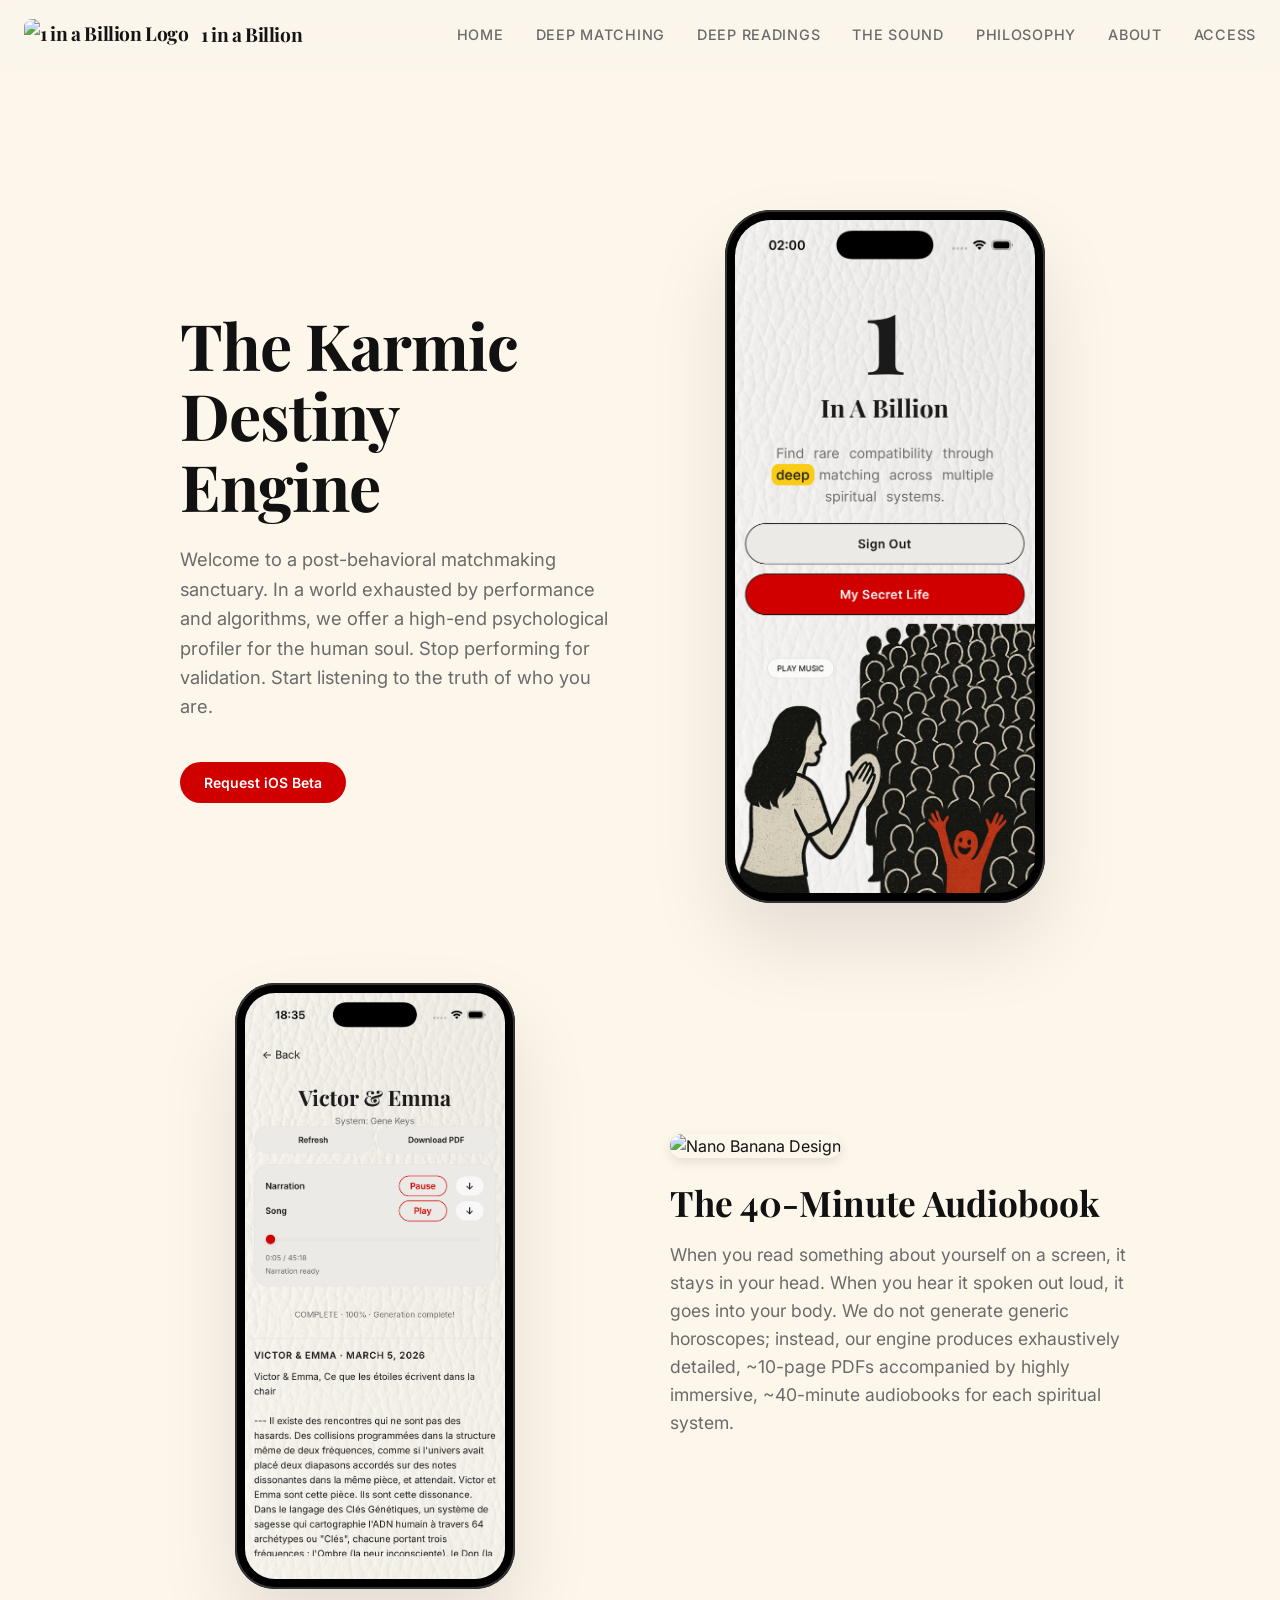
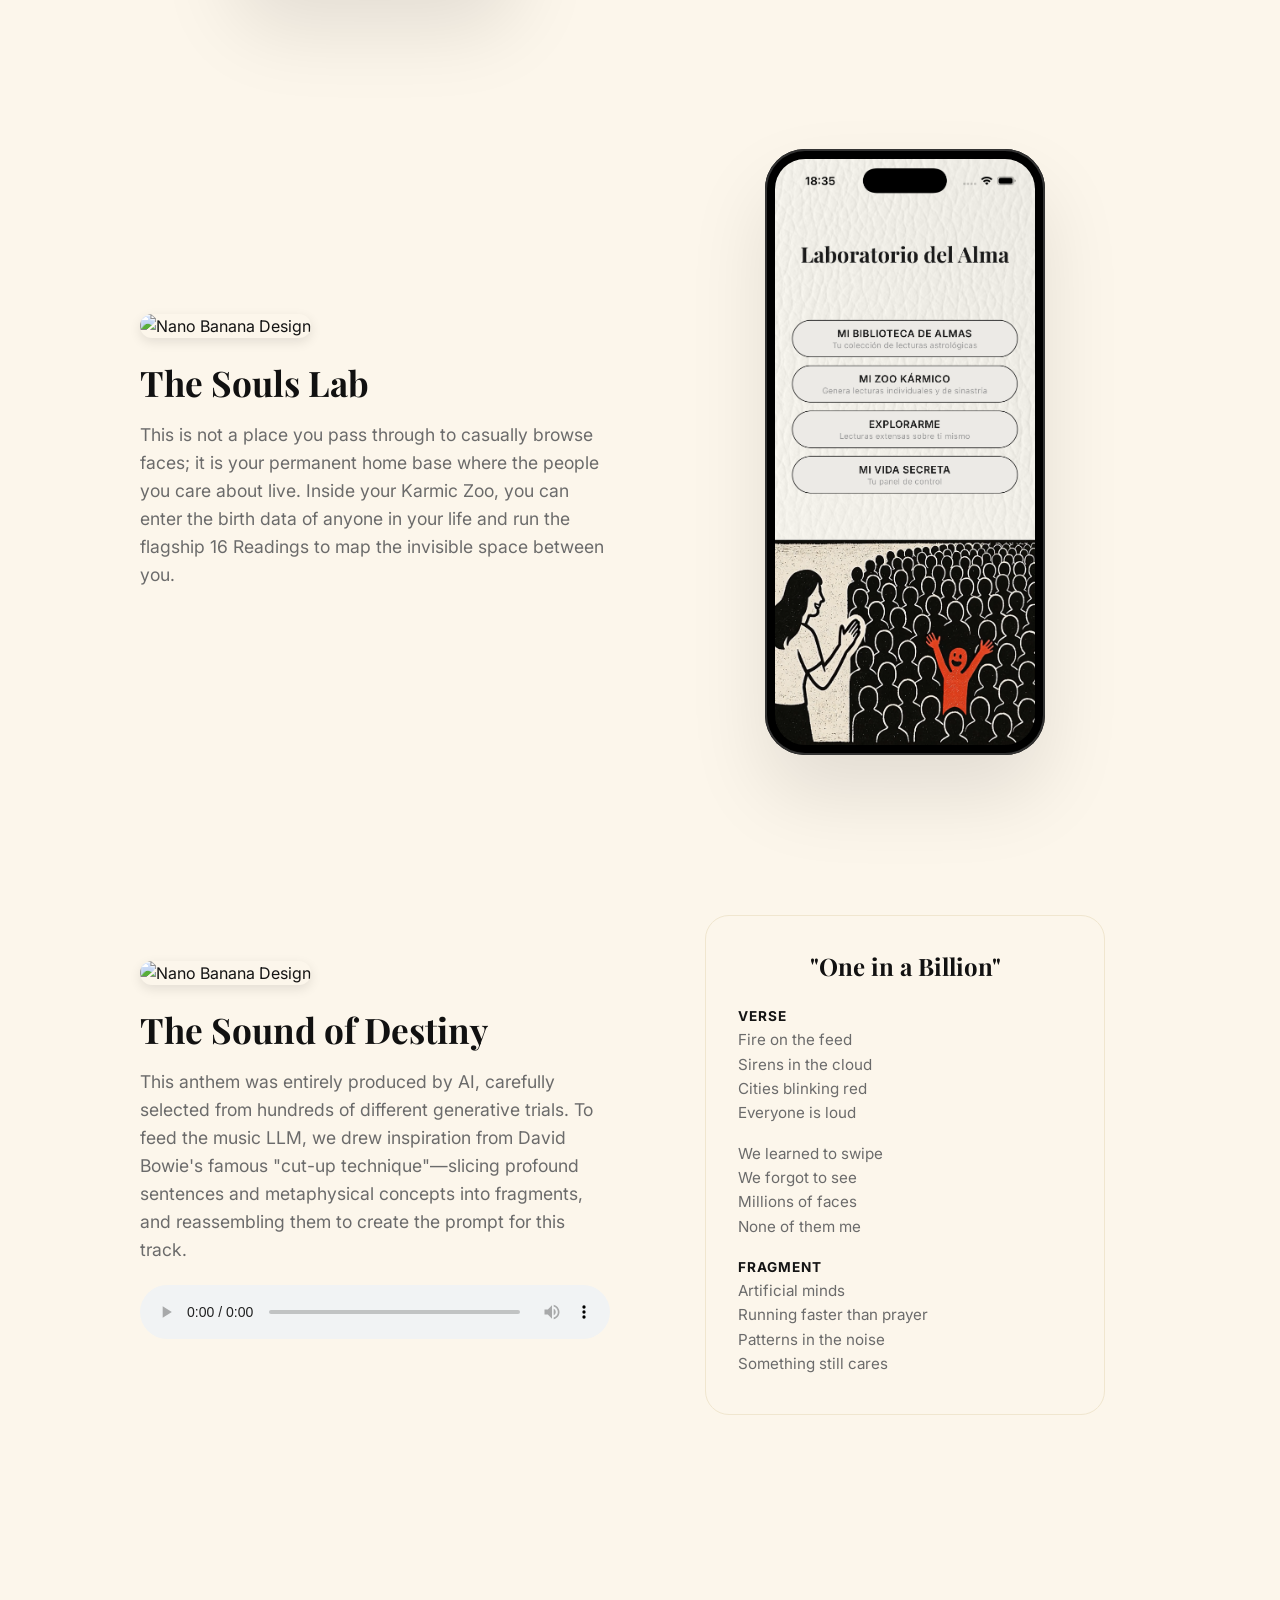
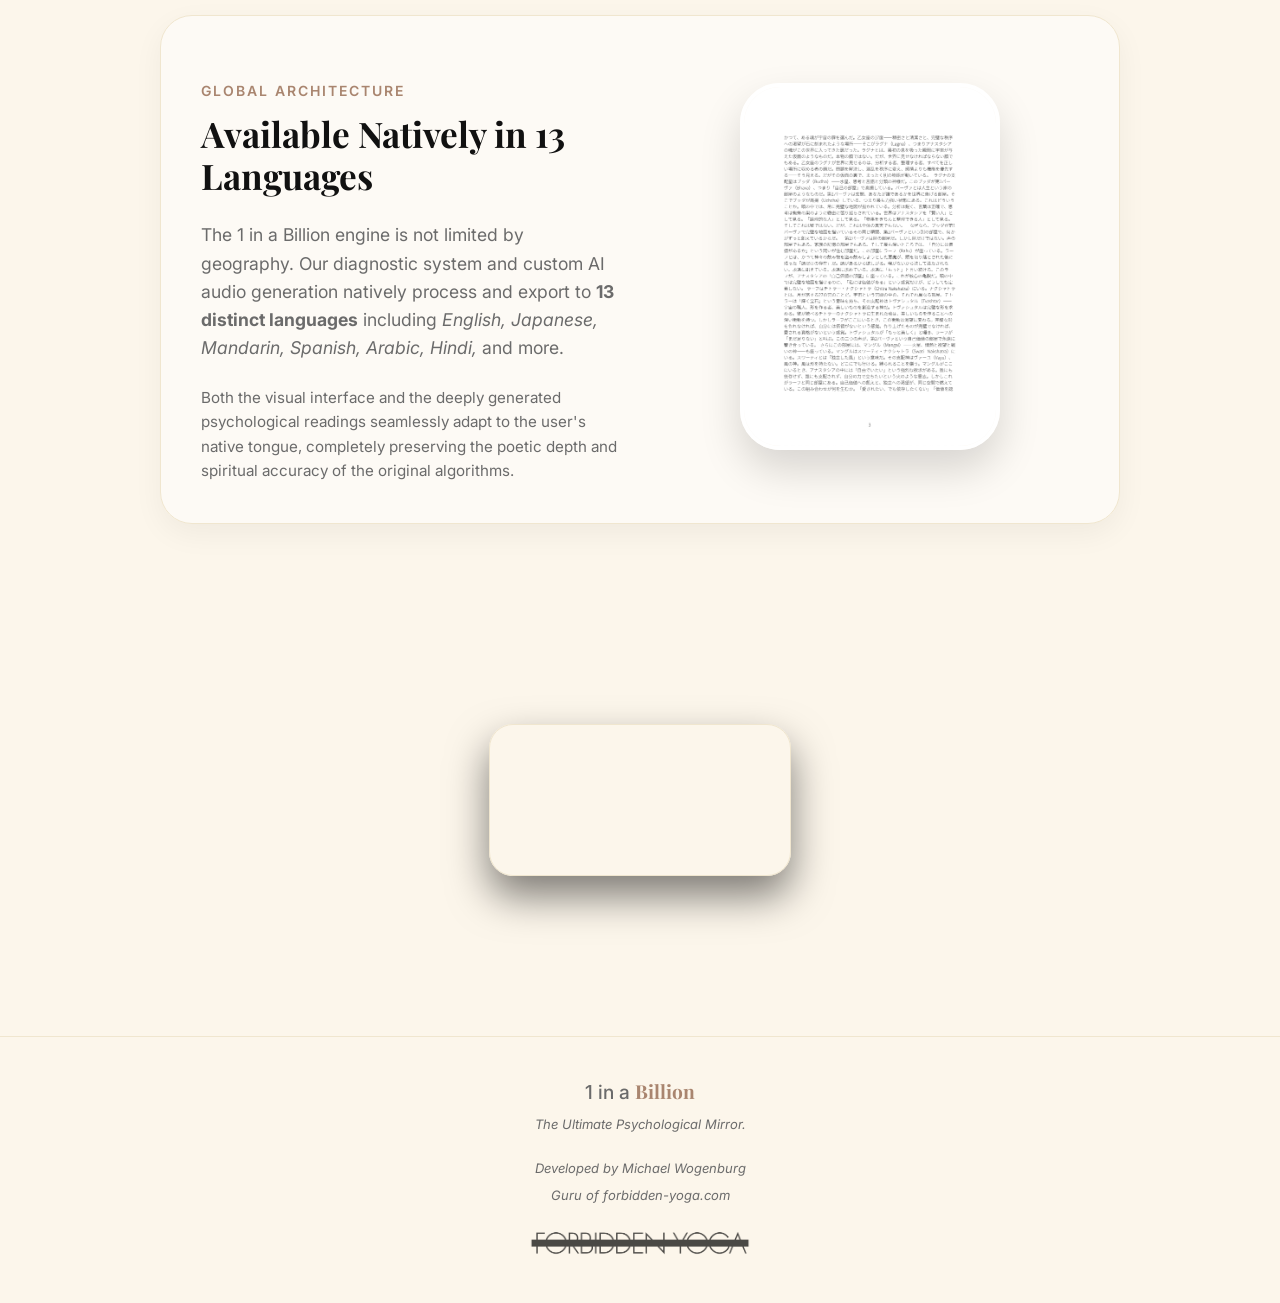
==== commit 284b3625: "Replace images with videos on Philosophy/Tiers & add global Forbidden Yoga footer" ====
--- a/index.html
+++ b/index.html
@@ -199,18 +199,14 @@
 
     </main>
 
-    <footer class="footer fade-in-up">
-        <div class="logo" style="margin-bottom: 8px;">1 in a <span
-                style="font-family: 'Playfair Display', serif; font-weight: 700; color: #a9856f;">Billion</span></div>
-        <p>The Ultimate Psychological Mirror.</p>
-        <div class="social-links">
-            <a href="https://instagram.com/1inabillion.app" target="_blank" aria-label="Instagram">
-                <svg width="24" height="24" viewBox="0 0 24 24" fill="none" stroke="currentColor" stroke-width="2"
-                    stroke-linecap="round" stroke-linejoin="round">
-                    <rect x="2" y="2" width="20" height="20" rx="5" ry="5"></rect>
-                    <path d="M16 11.37A4 4 0 1 1 12.63 8 4 4 0 0 1 16 11.37z"></path>
-                    <line x1="17.5" y1="6.5" x2="17.51" y2="6.5"></line>
-                </svg>
+            <footer class="footer fade-in-up">
+        <div class="logo" style="margin-bottom: 8px;">1 in a <span style="font-family: 'Playfair Display', serif; font-weight: 700; color: #a9856f;">Billion</span></div>
+        <p style="margin-bottom: 24px;">The Ultimate Psychological Mirror.</p>
+        <div style="font-size: 0.9rem; color: var(--text-muted); display: flex; flex-direction: column; align-items: center; gap: 8px;">
+            <p style="margin: 0;">Developed by Michael Wogenburg</p>
+            <p style="margin: 0;">Guru of <a href="https://forbidden-yoga.com" target="_blank" style="color: var(--primary-accent); text-decoration: none;">forbidden-yoga.com</a></p>
+            <a href="https://forbidden-yoga.com" target="_blank" style="margin-top: 12px; display: inline-block;">
+                <img src="images/forbidden-yoga-logo.png" alt="Forbidden Yoga Logo" style="height: 32px; filter: grayscale(100%) contrast(1.2); opacity: 0.7; transition: all 0.3s ease;" onmouseover="this.style.filter='none'; this.style.opacity='1'" onmouseout="this.style.filter='grayscale(100%) contrast(1.2)'; this.style.opacity='0.7'">
             </a>
         </div>
     </footer>
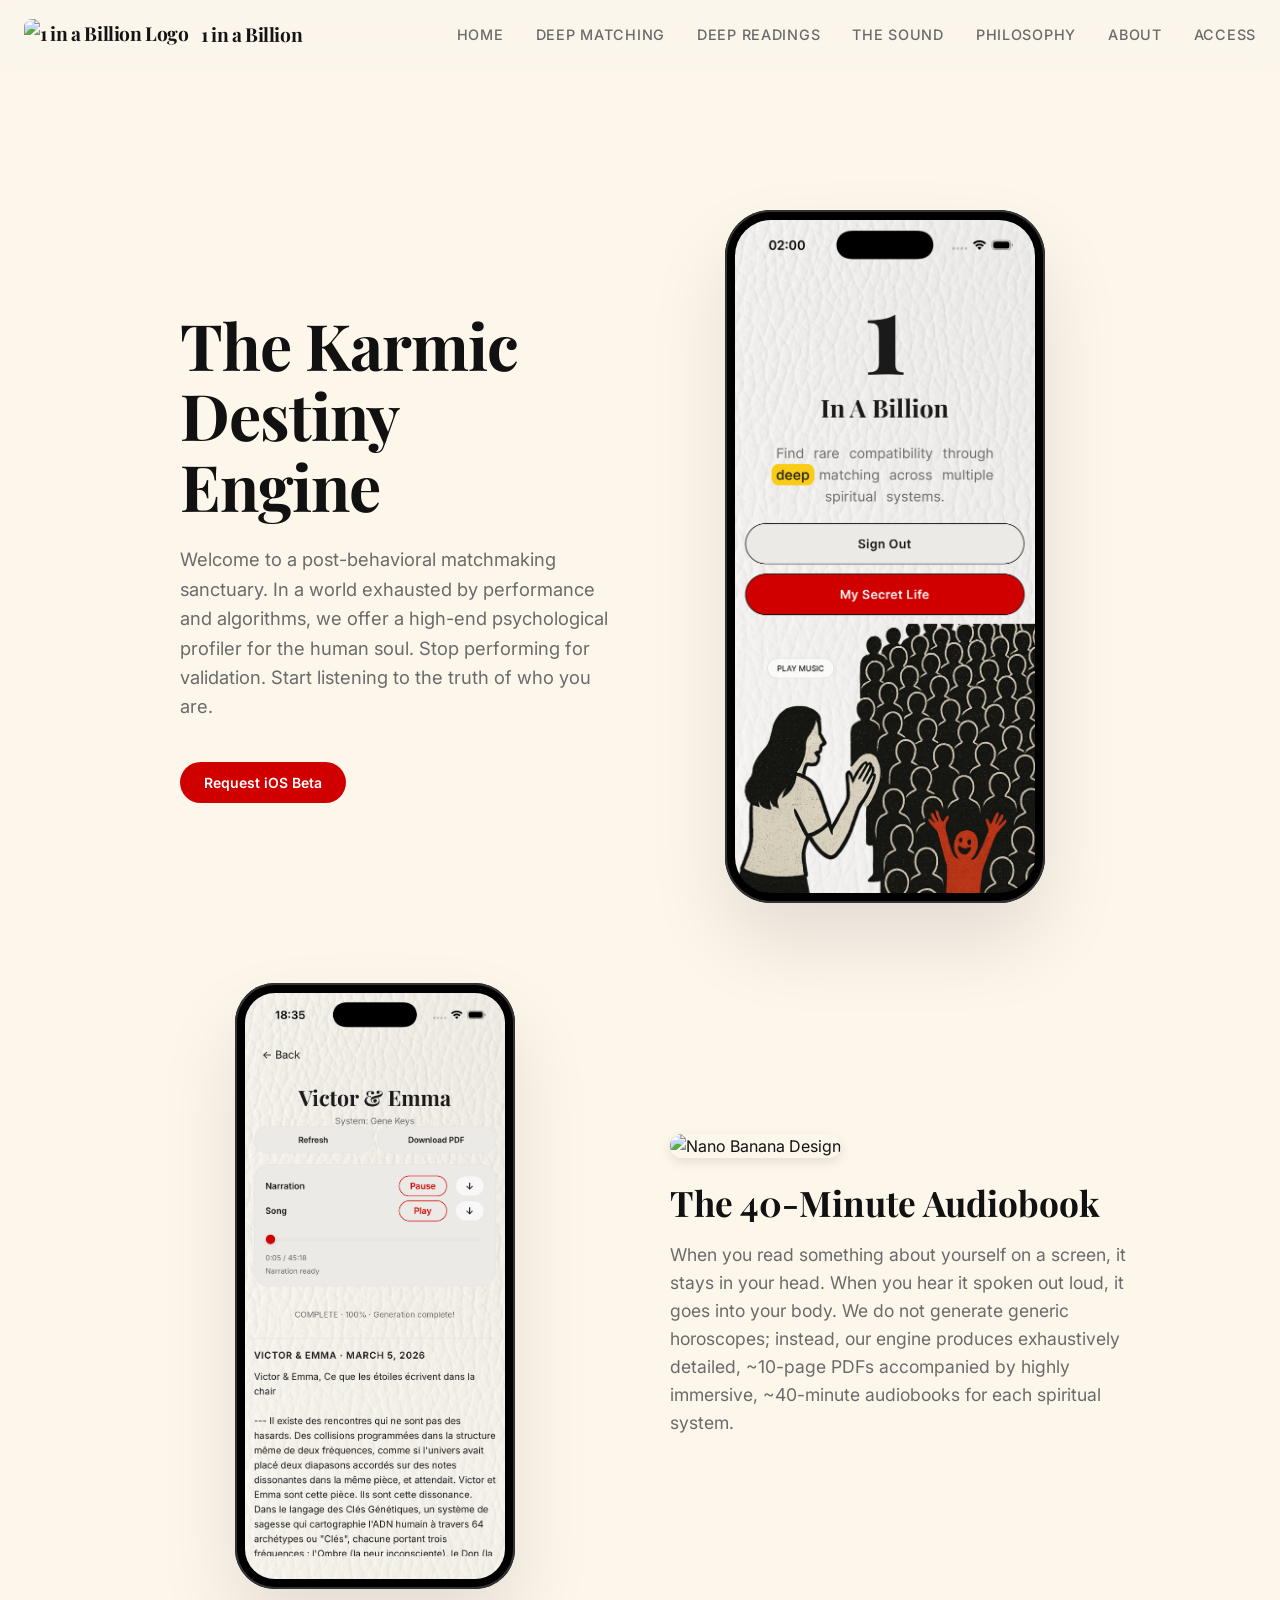
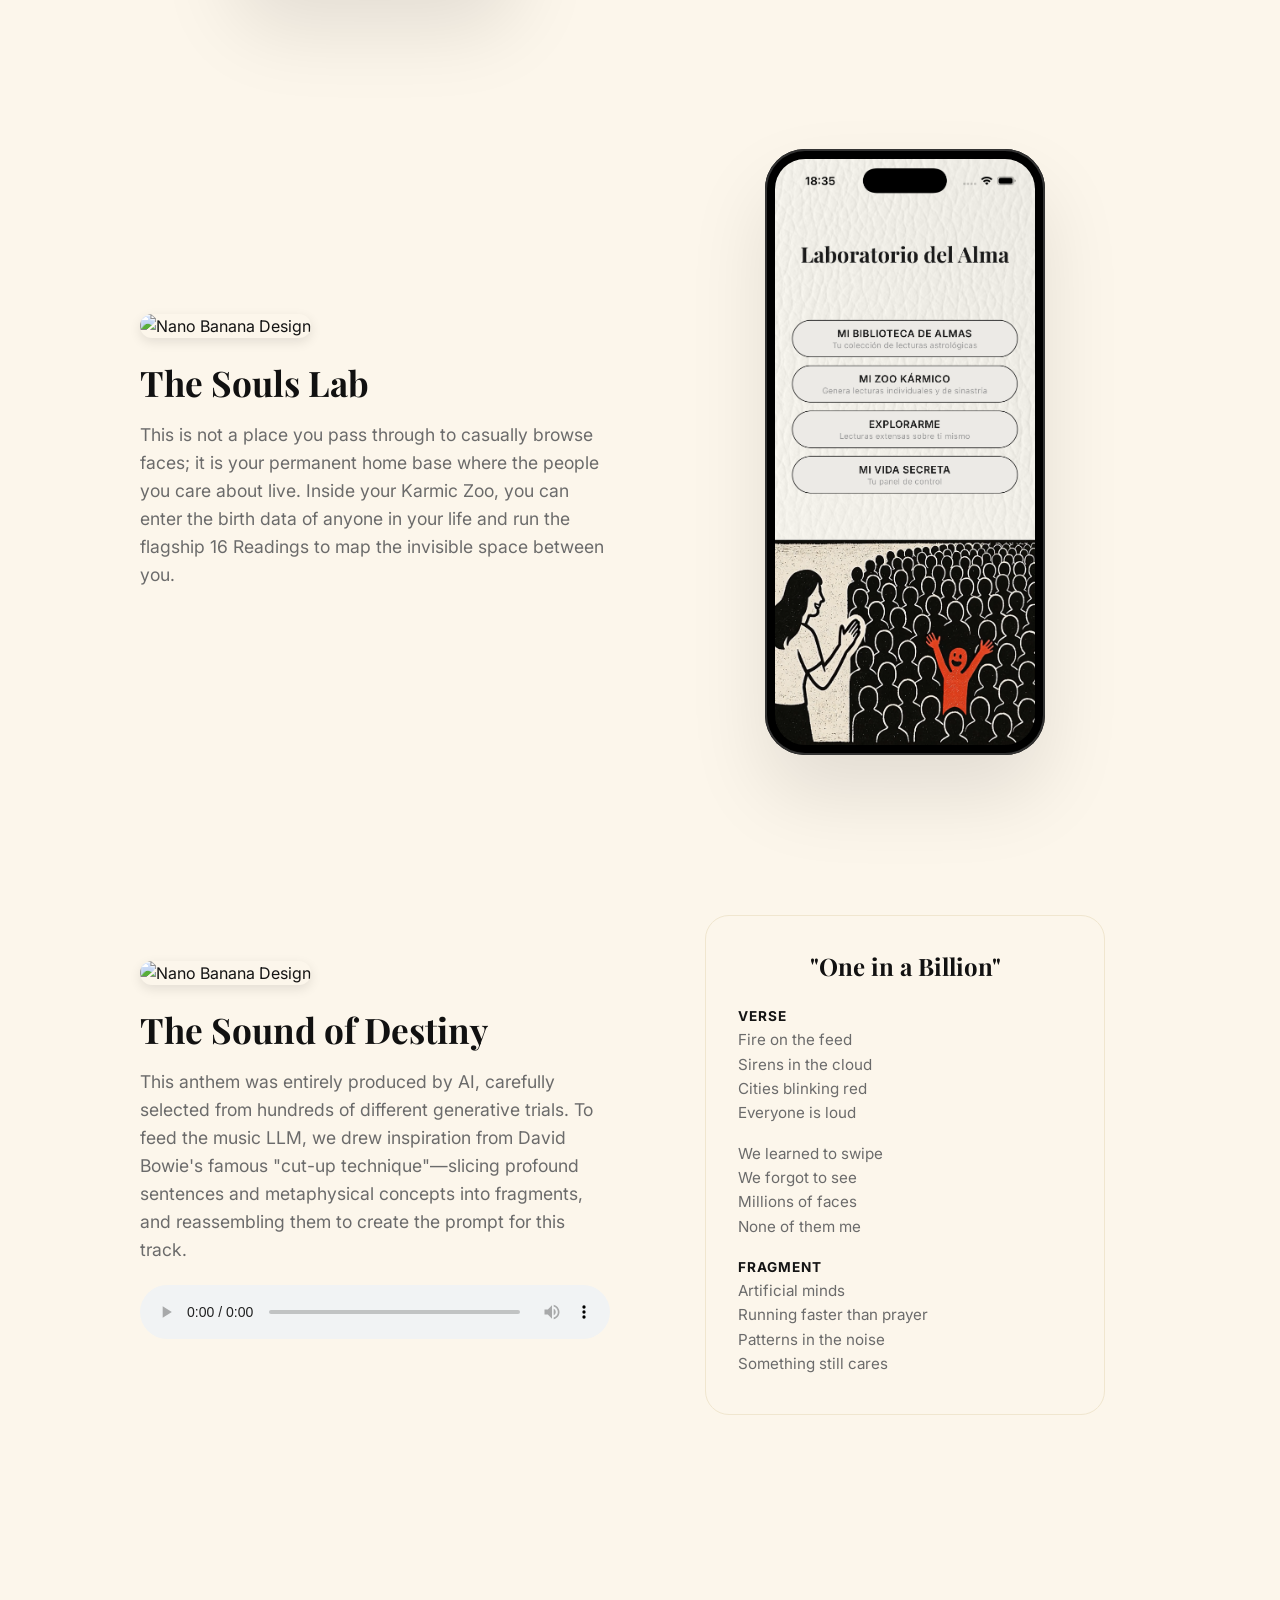
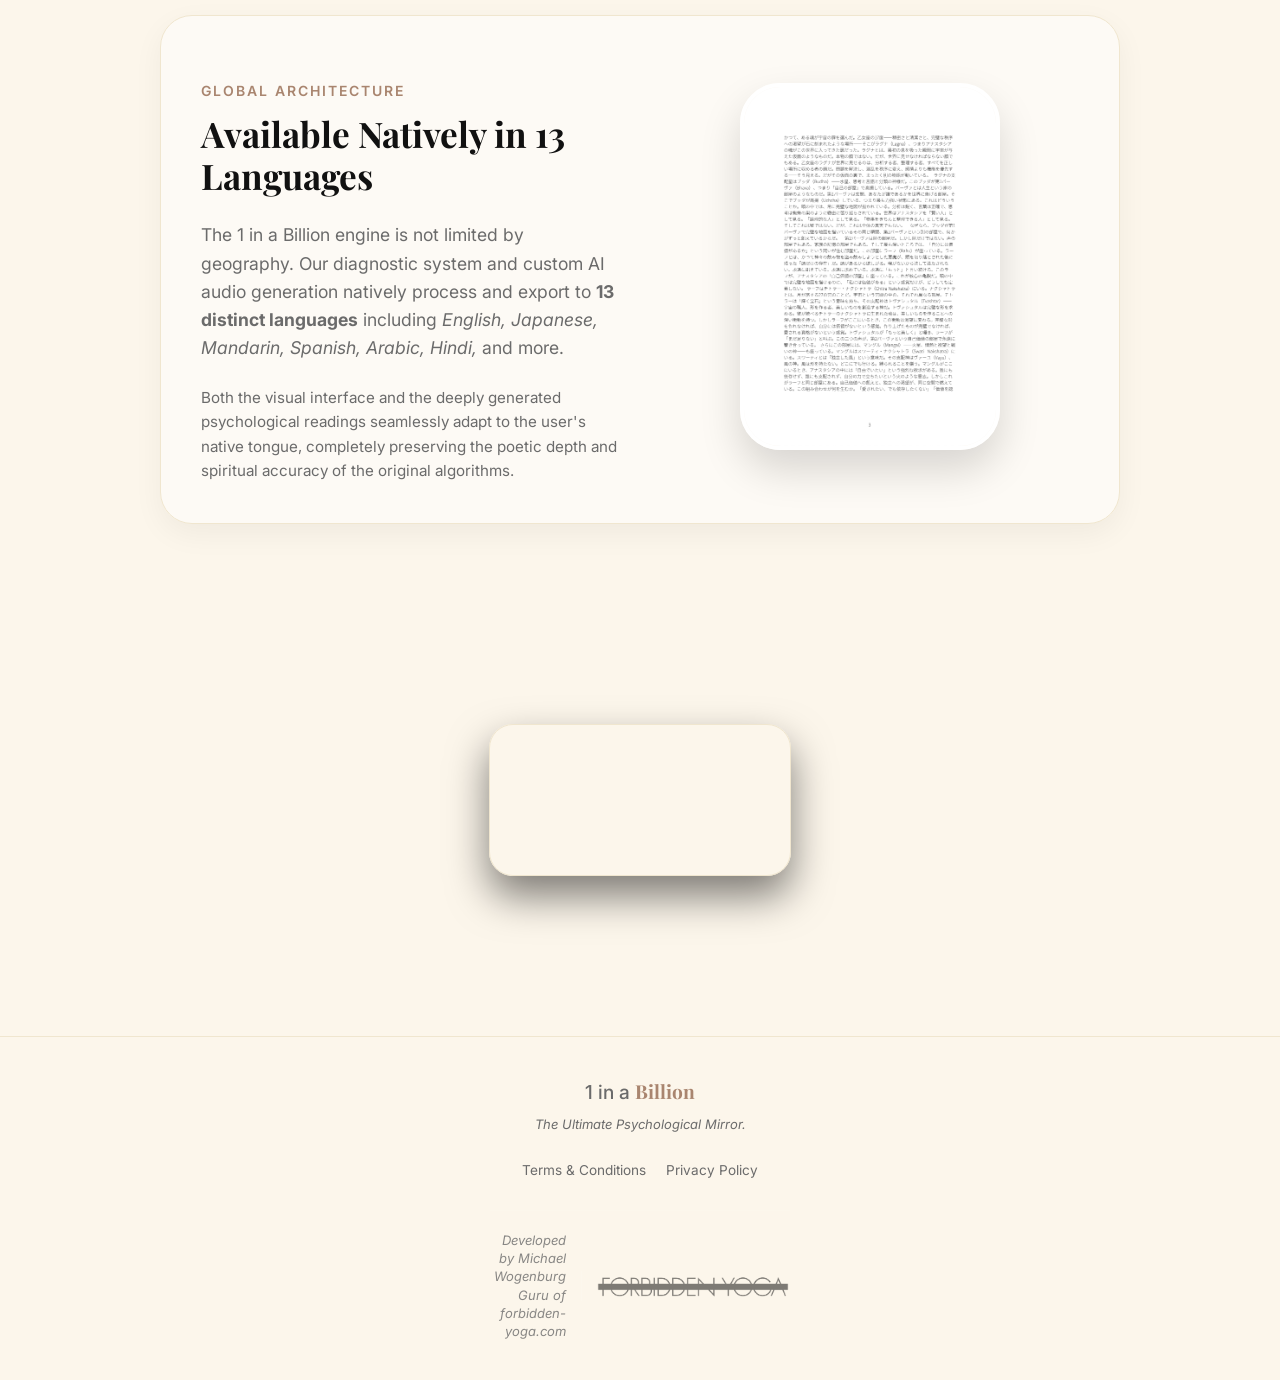
==== commit 43ef78b4: "Add and adapt Legal Pages, rebalance global footer with legal links, and revert talking head video" ====
--- a/index.html
+++ b/index.html
@@ -199,15 +199,31 @@
 
     </main>
 
-            <footer class="footer fade-in-up">
-        <div class="logo" style="margin-bottom: 8px;">1 in a <span style="font-family: 'Playfair Display', serif; font-weight: 700; color: #a9856f;">Billion</span></div>
-        <p style="margin-bottom: 24px;">The Ultimate Psychological Mirror.</p>
-        <div style="font-size: 0.9rem; color: var(--text-muted); display: flex; flex-direction: column; align-items: center; gap: 8px;">
-            <p style="margin: 0;">Developed by Michael Wogenburg</p>
-            <p style="margin: 0;">Guru of <a href="https://forbidden-yoga.com" target="_blank" style="color: var(--primary-accent); text-decoration: none;">forbidden-yoga.com</a></p>
-            <a href="https://forbidden-yoga.com" target="_blank" style="margin-top: 12px; display: inline-block;">
-                <img src="images/forbidden-yoga-logo.png" alt="Forbidden Yoga Logo" style="height: 32px; filter: grayscale(100%) contrast(1.2); opacity: 0.7; transition: all 0.3s ease;" onmouseover="this.style.filter='none'; this.style.opacity='1'" onmouseout="this.style.filter='grayscale(100%) contrast(1.2)'; this.style.opacity='0.7'">
-            </a>
+                <footer class="footer fade-in-up">
+        <!-- Top section: App info -->
+        <div style="margin-bottom: 25px;">
+            <div class="logo" style="margin-bottom: 8px;">1 in a <span style="font-family: 'Playfair Display', serif; font-weight: 700; color: #a9856f;">Billion</span></div>
+            <p style="margin-bottom: 0;">The Ultimate Psychological Mirror.</p>
+        </div>
+
+        <!-- Middle section: Legal links -->
+        <div style="display: flex; gap: 20px; justify-content: center; margin-bottom: 30px; font-size: 0.85rem;">
+            <a href="terms.html" style="color: var(--text-muted); text-decoration: none; transition: color 0.3s ease;" onmouseover="this.style.color='var(--primary-accent)'" onmouseout="this.style.color='var(--text-muted)'">Terms & Conditions</a>
+            <a href="privacy.html" style="color: var(--text-muted); text-decoration: none; transition: color 0.3s ease;" onmouseover="this.style.color='var(--primary-accent)'" onmouseout="this.style.color='var(--text-muted)'">Privacy Policy</a>
+        </div>
+
+        <!-- Bottom section: Developer info & backlink -->
+        <div style="font-size: 0.85rem; color: var(--text-muted); display: flex; flex-direction: column; align-items: center; gap: 8px; border-top: 1px solid rgba(255,255,255,0.05); padding-top: 20px; max-width: 300px; margin: 0 auto;">
+            <div style="display: flex; align-items: center; justify-content: center; gap: 15px; width: 100%;">
+                <div style="text-align: right; line-height: 1.4;">
+                    <p style="margin: 0; opacity: 0.8;">Developed by Michael Wogenburg</p>
+                    <p style="margin: 0; opacity: 0.8;">Guru of <a href="https://forbidden-yoga.com" target="_blank" style="color: var(--primary-accent); text-decoration: none;">forbidden-yoga.com</a></p>
+                </div>
+                <div style="width: 1px; height: 30px; background-color: rgba(255,255,255,0.1);"></div>
+                <a href="https://forbidden-yoga.com" target="_blank" style="display: flex; align-items: center; justify-content: center;">
+                    <img src="images/forbidden-yoga-logo.png" alt="Forbidden Yoga Logo" style="height: 28px; filter: grayscale(100%) contrast(1.2); opacity: 0.5; transition: all 0.3s ease;" onmouseover="this.style.filter='none'; this.style.opacity='1'" onmouseout="this.style.filter='grayscale(100%) contrast(1.2)'; this.style.opacity='0.5'">
+                </a>
+            </div>
         </div>
     </footer>
 
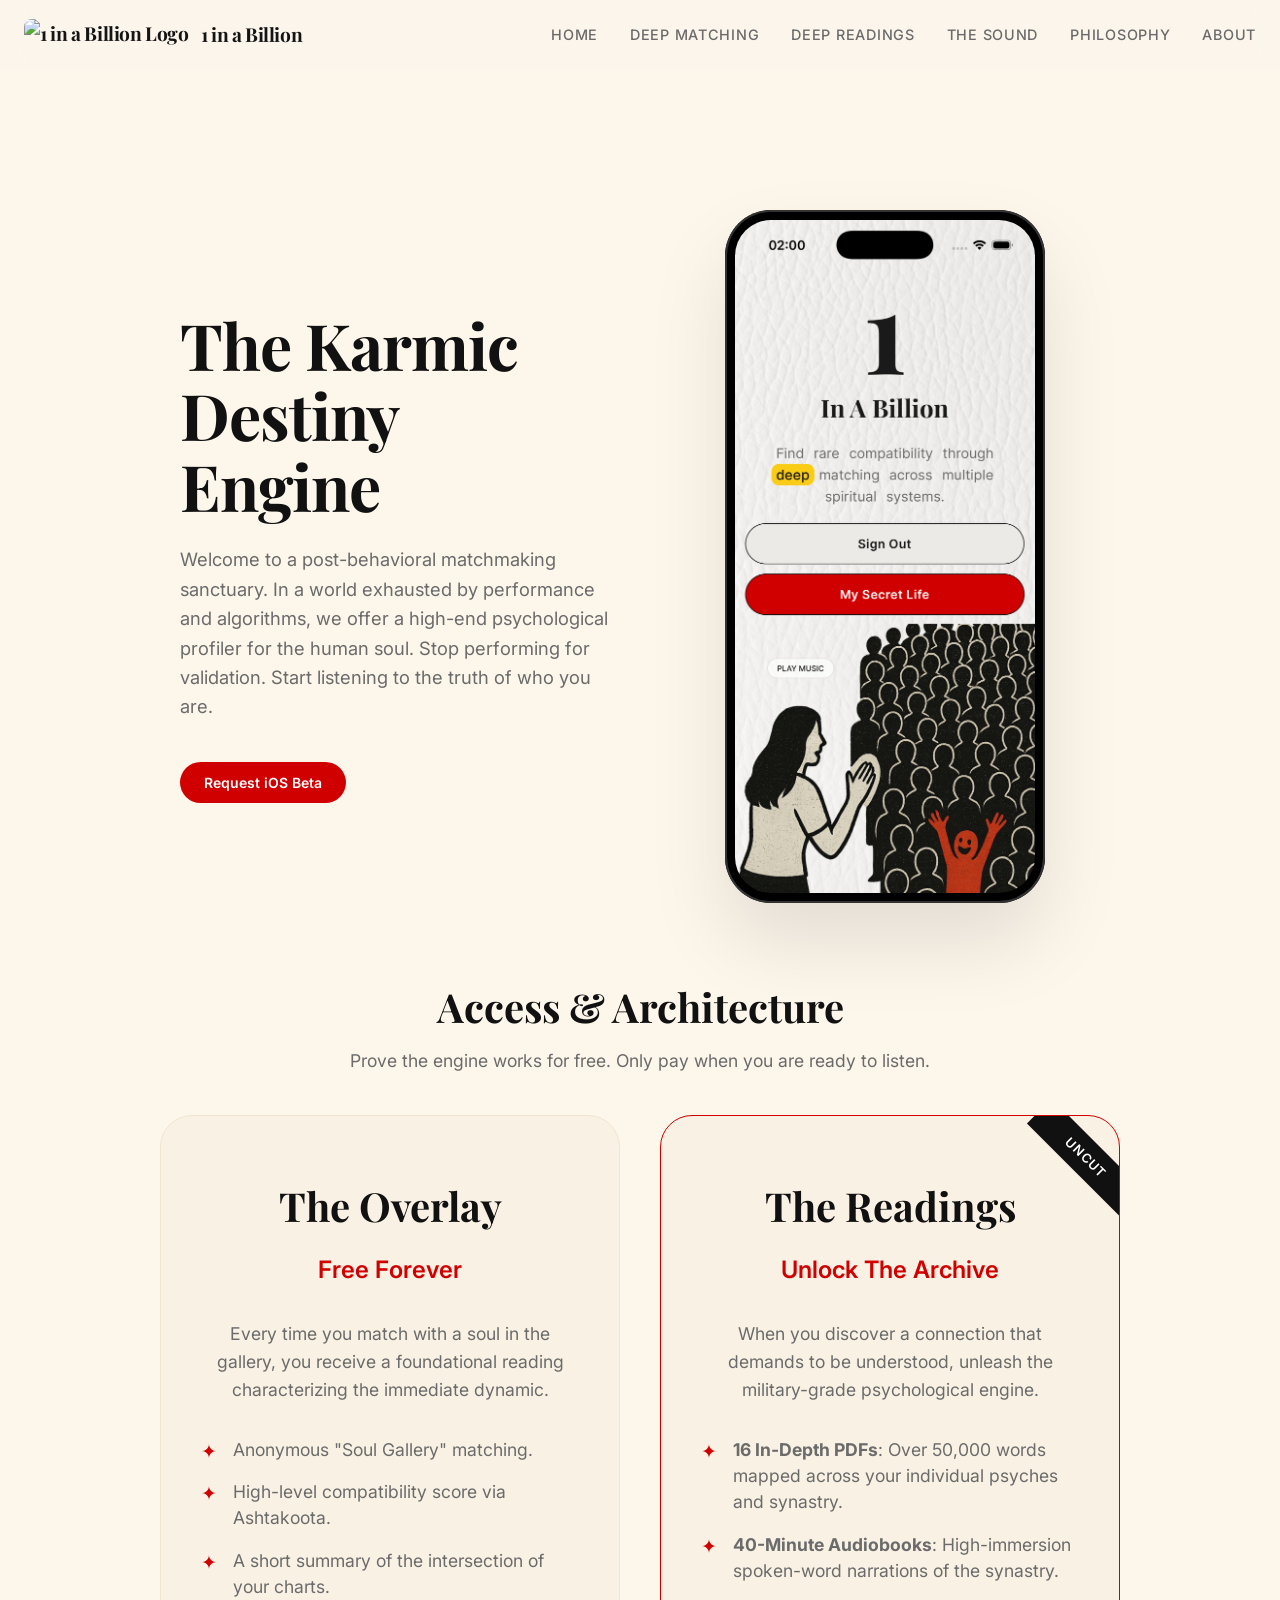
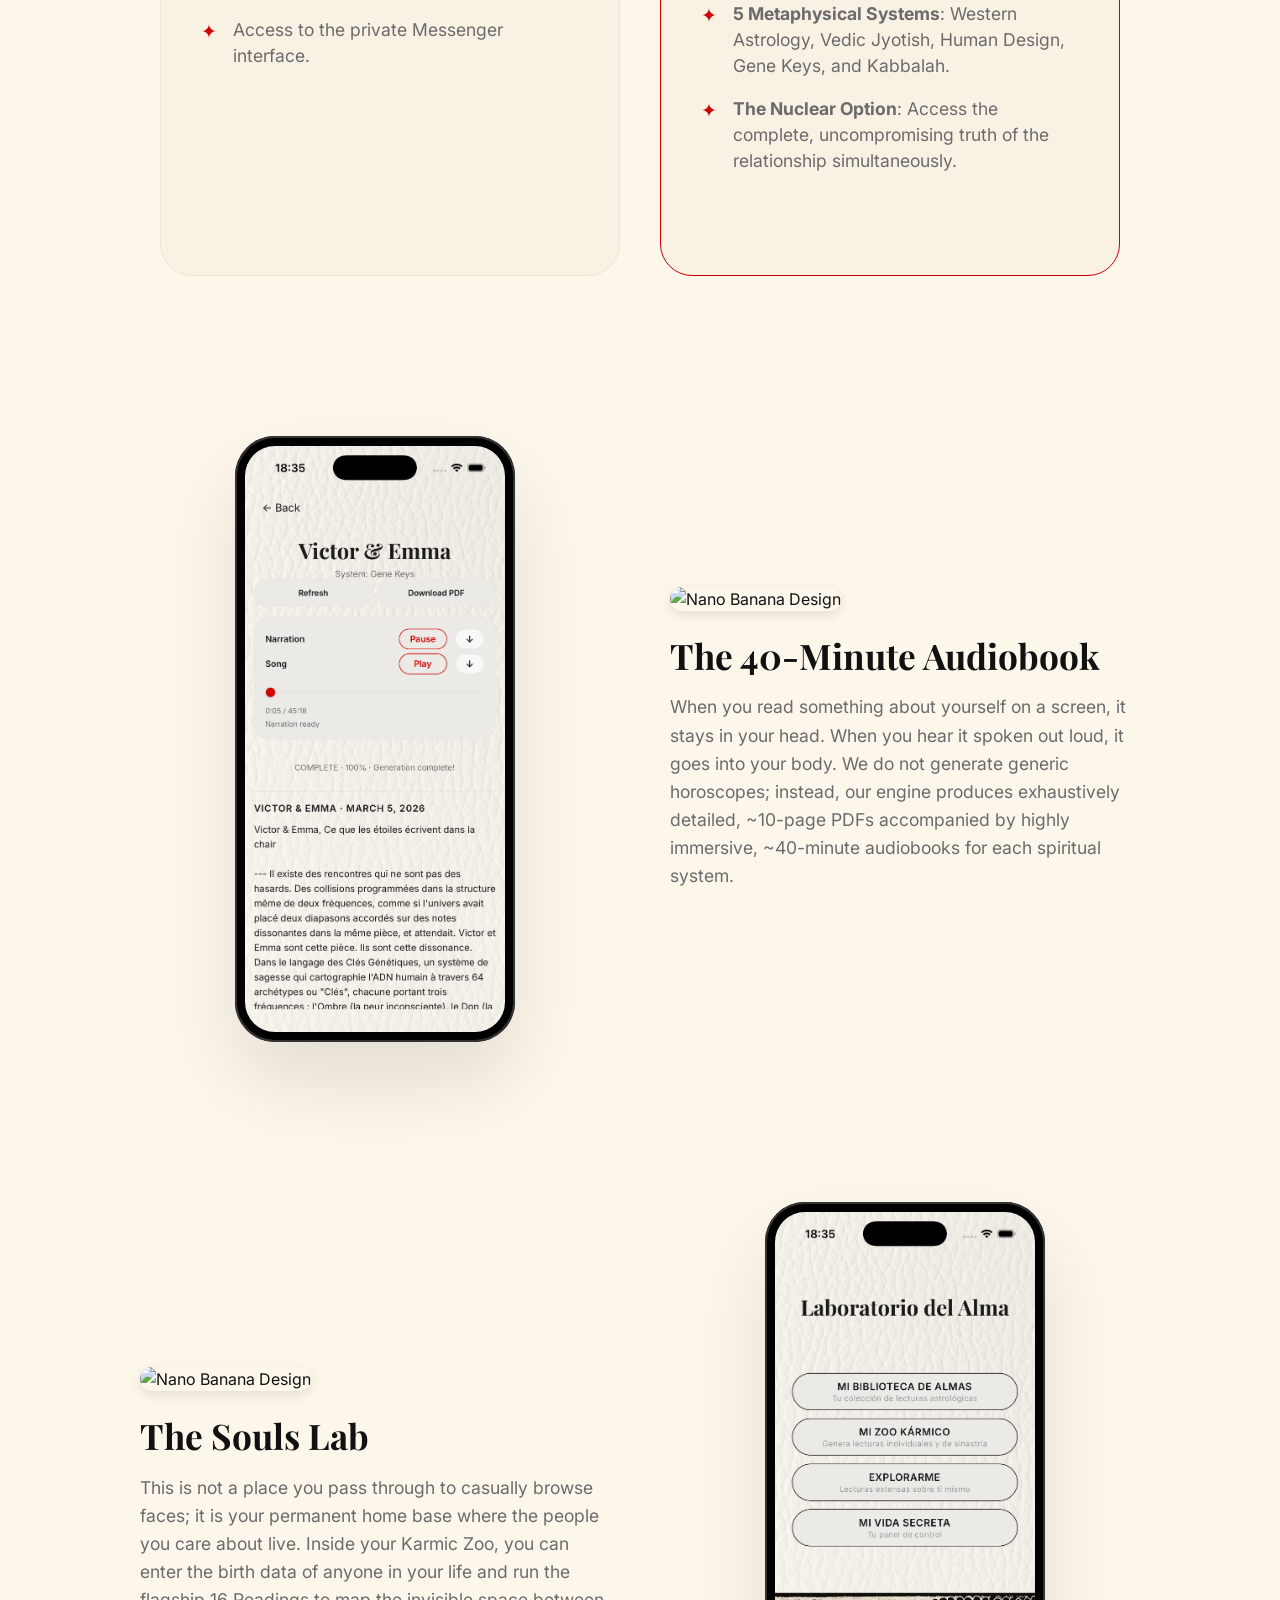
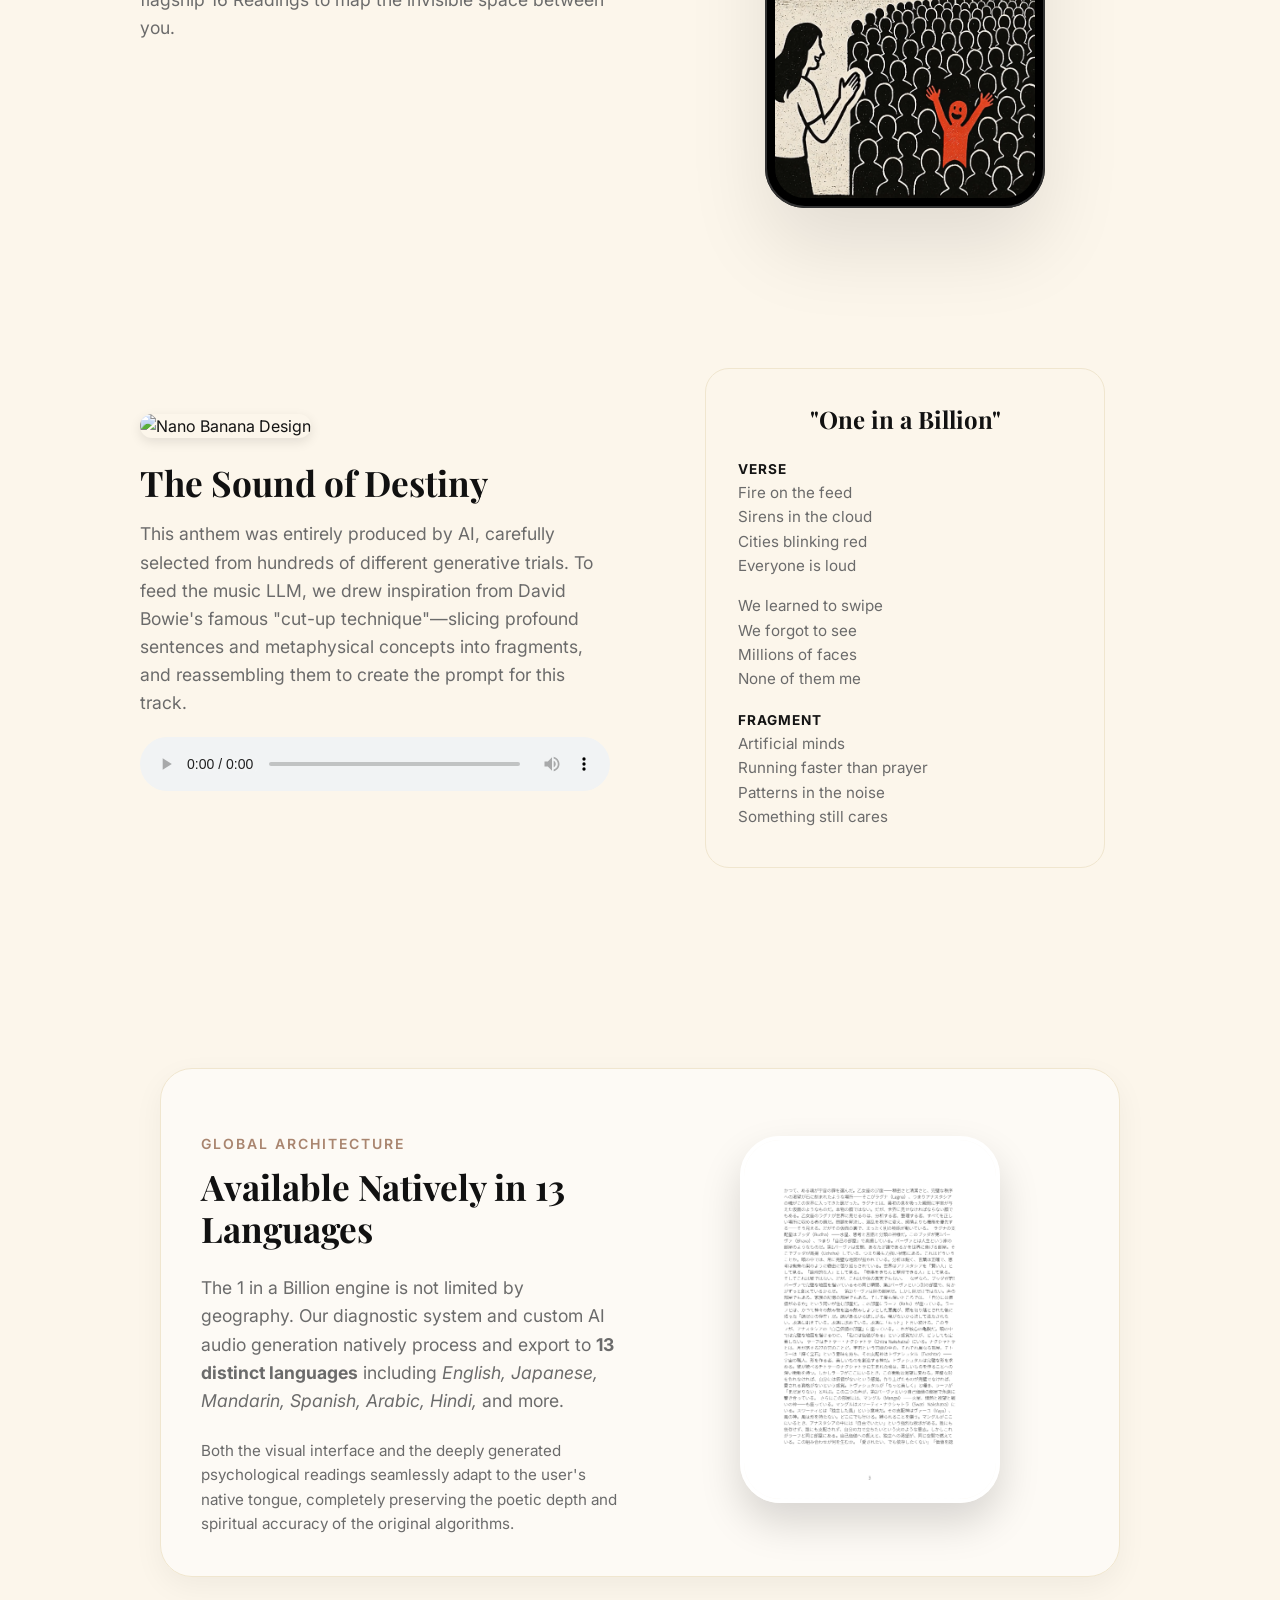
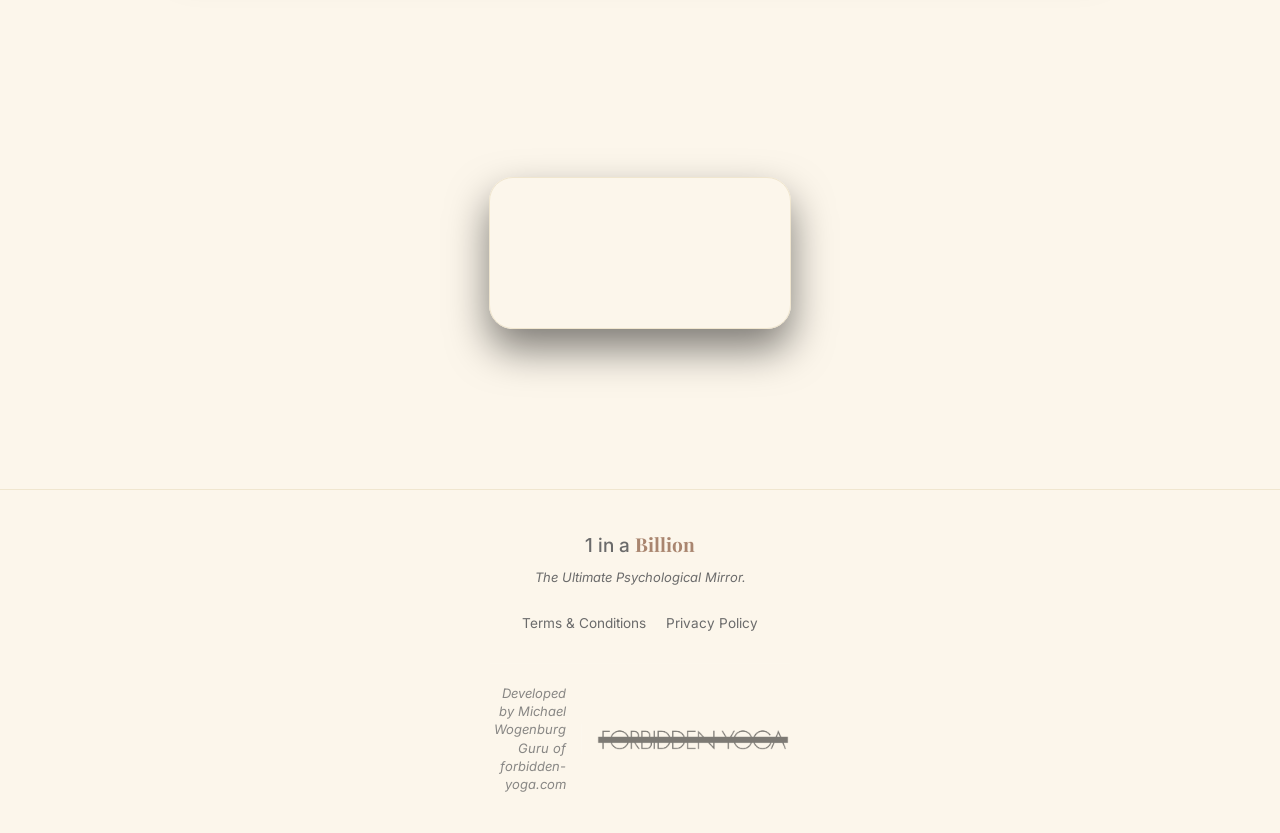
==== commit 883dcb14: "Restore claymation image and user nav fixes" ====
--- a/index.html
+++ b/index.html
@@ -36,7 +36,7 @@
             <a href="the-sound.html" class="nav-link">The Sound</a>
             <a href="philosophy.html" class="nav-link">Philosophy</a>
             <a href="about.html" class="nav-link">About</a>
-            <a href="tiers.html" class="nav-link">Access</a>
+            
         </div>
     </nav>
 
@@ -63,8 +63,54 @@
         </div>
     </header>
 
-    <!-- Split Sections for Features -->
     <main class="content-sections">
+
+        <!-- Pricing Tiers Grid -->
+        <section class="fade-in-up delay-1" style="max-width: 1000px; margin: 0 auto 80px; padding: 0 20px;">
+            <div style="text-align: center; margin-bottom: 40px;">
+                <h2 class="section-title" style="font-size: 2.5rem;">Access & Architecture</h2>
+                <p class="section-text" style="color: var(--text-muted);">Prove the engine works for free. Only pay when you are ready to listen.</p>
+            </div>
+            <div style="display: grid; grid-template-columns: repeat(auto-fit, minmax(320px, 1fr)); gap: 40px;">
+                <!-- Free Tier -->
+                <div class="tier-card">
+                    <div>
+                        <h2 class="tier-title">The Overlay</h2>
+                        <div class="tier-price">Free Forever</div>
+                        <p class="section-text" style="margin-bottom: 32px;">Every time you match with a soul in the
+                            gallery, you receive a foundational reading characterizing the immediate dynamic.</p>
+                        <ul class="tier-features">
+                            <li>Anonymous "Soul Gallery" matching.</li>
+                            <li>High-level compatibility score via Ashtakoota.</li>
+                            <li>A short summary of the intersection of your charts.</li>
+                            <li>Access to the private Messenger interface.</li>
+                        </ul>
+                    </div>
+                </div>
+
+                <!-- Paid Tier -->
+                <div class="tier-card" style="border-color: var(--brand-red);">
+                    <div class="nuclear-badge">Uncut</div>
+                    <div>
+                        <h2 class="tier-title">The Readings</h2>
+                        <div class="tier-price">Unlock The Archive</div>
+                        <p class="section-text" style="margin-bottom: 32px;">When you discover a connection that demands
+                            to be understood, unleash the military-grade psychological engine.</p>
+                        <ul class="tier-features">
+                            <li><strong>16 In-Depth PDFs</strong>: Over 50,000 words mapped across your individual
+                                psyches and synastry.</li>
+                            <li><strong>40-Minute Audiobooks</strong>: High-immersion spoken-word narrations of the
+                                synastry.</li>
+                            <li><strong>5 Metaphysical Systems</strong>: Western Astrology, Vedic Jyotish, Human Design,
+                                Gene Keys, and Kabbalah.</li>
+                            <li><strong>The Nuclear Option</strong>: Access the complete, uncompromising truth of the
+                                relationship simultaneously.</li>
+                        </ul>
+                    </div>
+                </div>
+            </div>
+        </section>
+
 
         <!-- The Psyche Mirror -->
         <section class="split-section fade-in-up delay-2" style="margin-bottom: 80px;">
--- a/styles.css
+++ b/styles.css
@@ -841,4 +841,78 @@
   font-size: 15px;
   color: #6B6B6B;
   border: 1px solid rgba(26, 26, 26, 0.15);
-}+}
+/* Tiers specific styles moved to global */
+.tier-card {
+    background: var(--card-bg);
+    border: 1px solid var(--border-color);
+    border-radius: 32px;
+    padding: 60px 40px;
+    text-align: center;
+    transition: transform 0.3s ease, box-shadow 0.3s ease;
+    position: relative;
+    overflow: hidden;
+    display: flex;
+    flex-direction: column;
+    justify-content: space-between;
+    height: 100%;
+}
+
+.tier-card:hover {
+    transform: translateY(-8px);
+    box-shadow: 0 20px 40px rgba(0, 0, 0, 0.08);
+}
+
+.tier-title {
+    font-family: var(--font-serif);
+    font-size: 2.5rem;
+    font-weight: 700;
+    color: #111;
+    margin-bottom: 16px;
+}
+
+.tier-price {
+    font-size: 1.5rem;
+    font-weight: 600;
+    color: var(--brand-red);
+    margin-bottom: 32px;
+}
+
+.tier-features {
+    list-style: none;
+    text-align: left;
+    margin-bottom: 40px;
+    flex-grow: 1;
+}
+
+.tier-features li {
+    font-size: 1.1rem;
+    color: var(--text-muted);
+    margin-bottom: 16px;
+    position: relative;
+    padding-left: 32px;
+    line-height: 1.5;
+}
+
+.tier-features li::before {
+    content: '✦';
+    position: absolute;
+    left: 0;
+    color: var(--brand-red);
+    font-size: 1.2rem;
+    line-height: 1.5;
+}
+
+.nuclear-badge {
+    position: absolute;
+    top: 24px;
+    right: -32px;
+    background: #111;
+    color: #fff;
+    padding: 8px 40px;
+    font-size: 0.8rem;
+    font-weight: 600;
+    text-transform: uppercase;
+    letter-spacing: 0.1em;
+    transform: rotate(45deg);
+}
